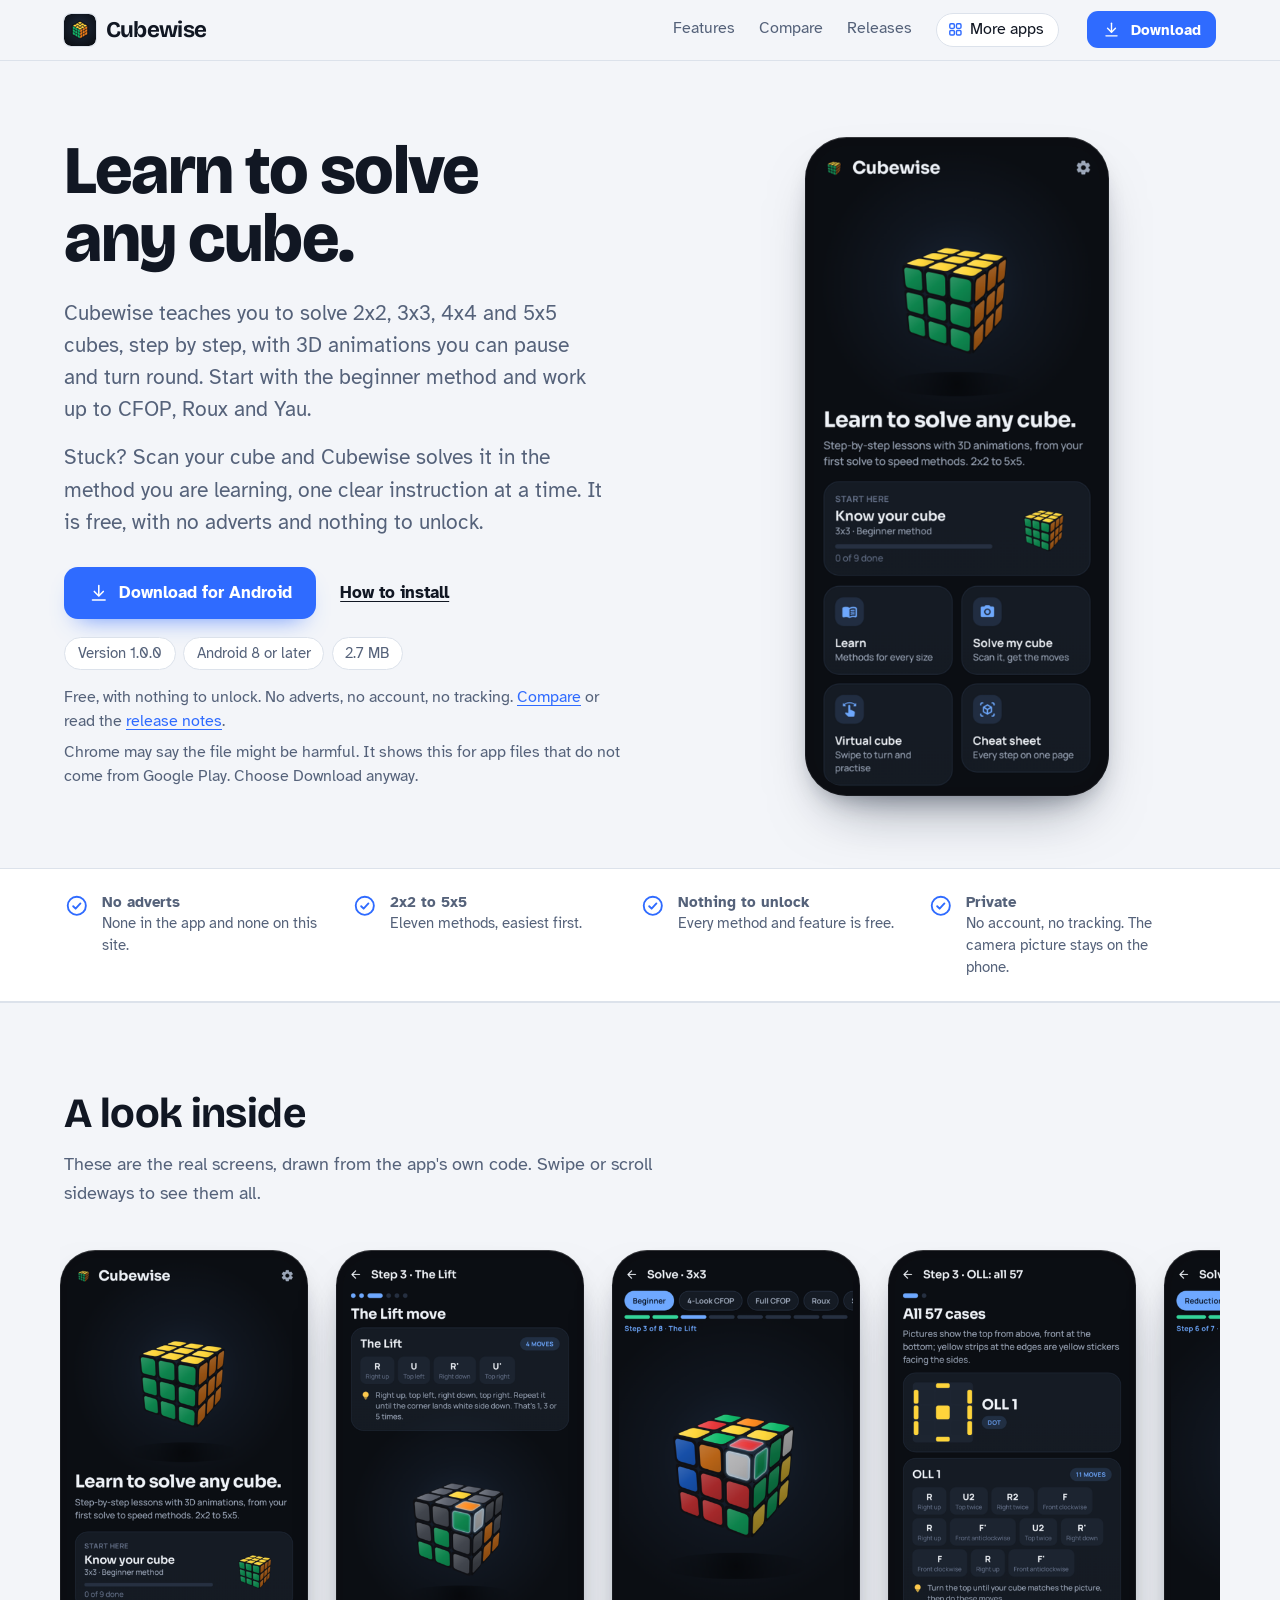
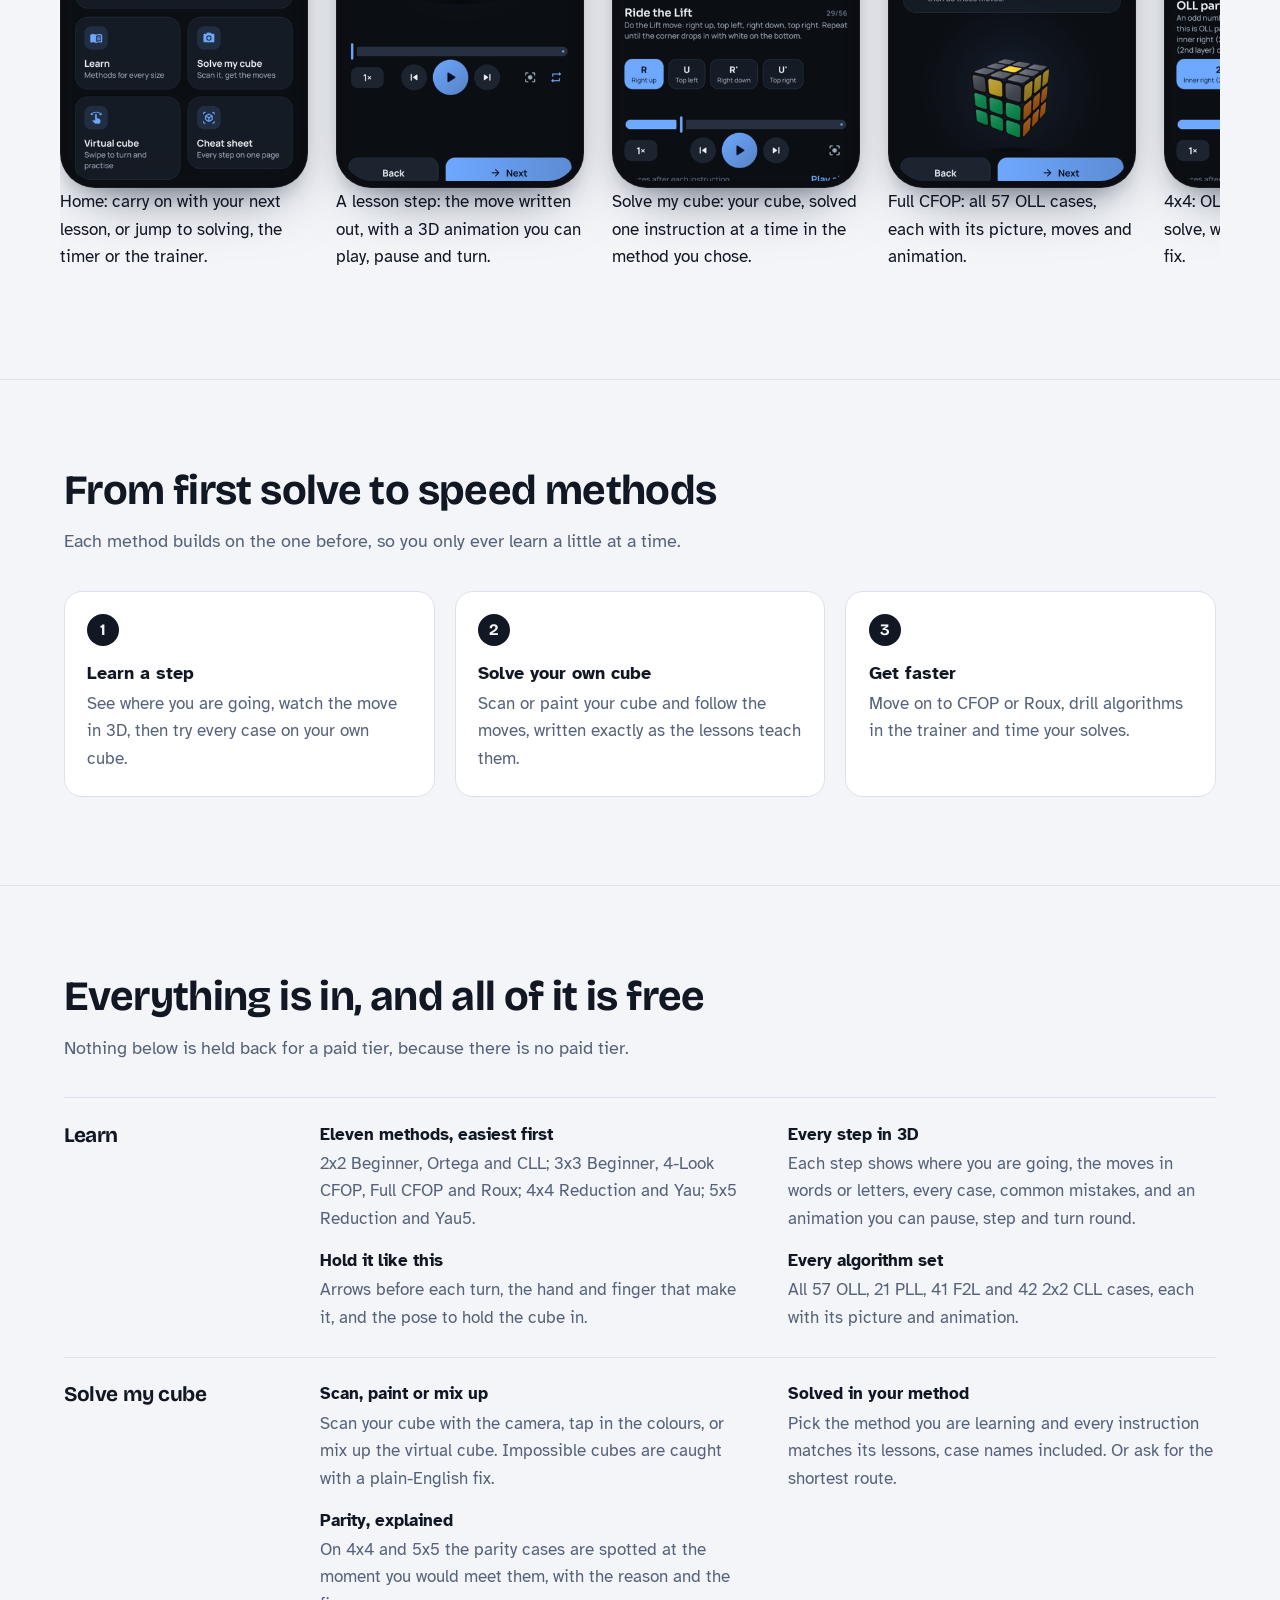
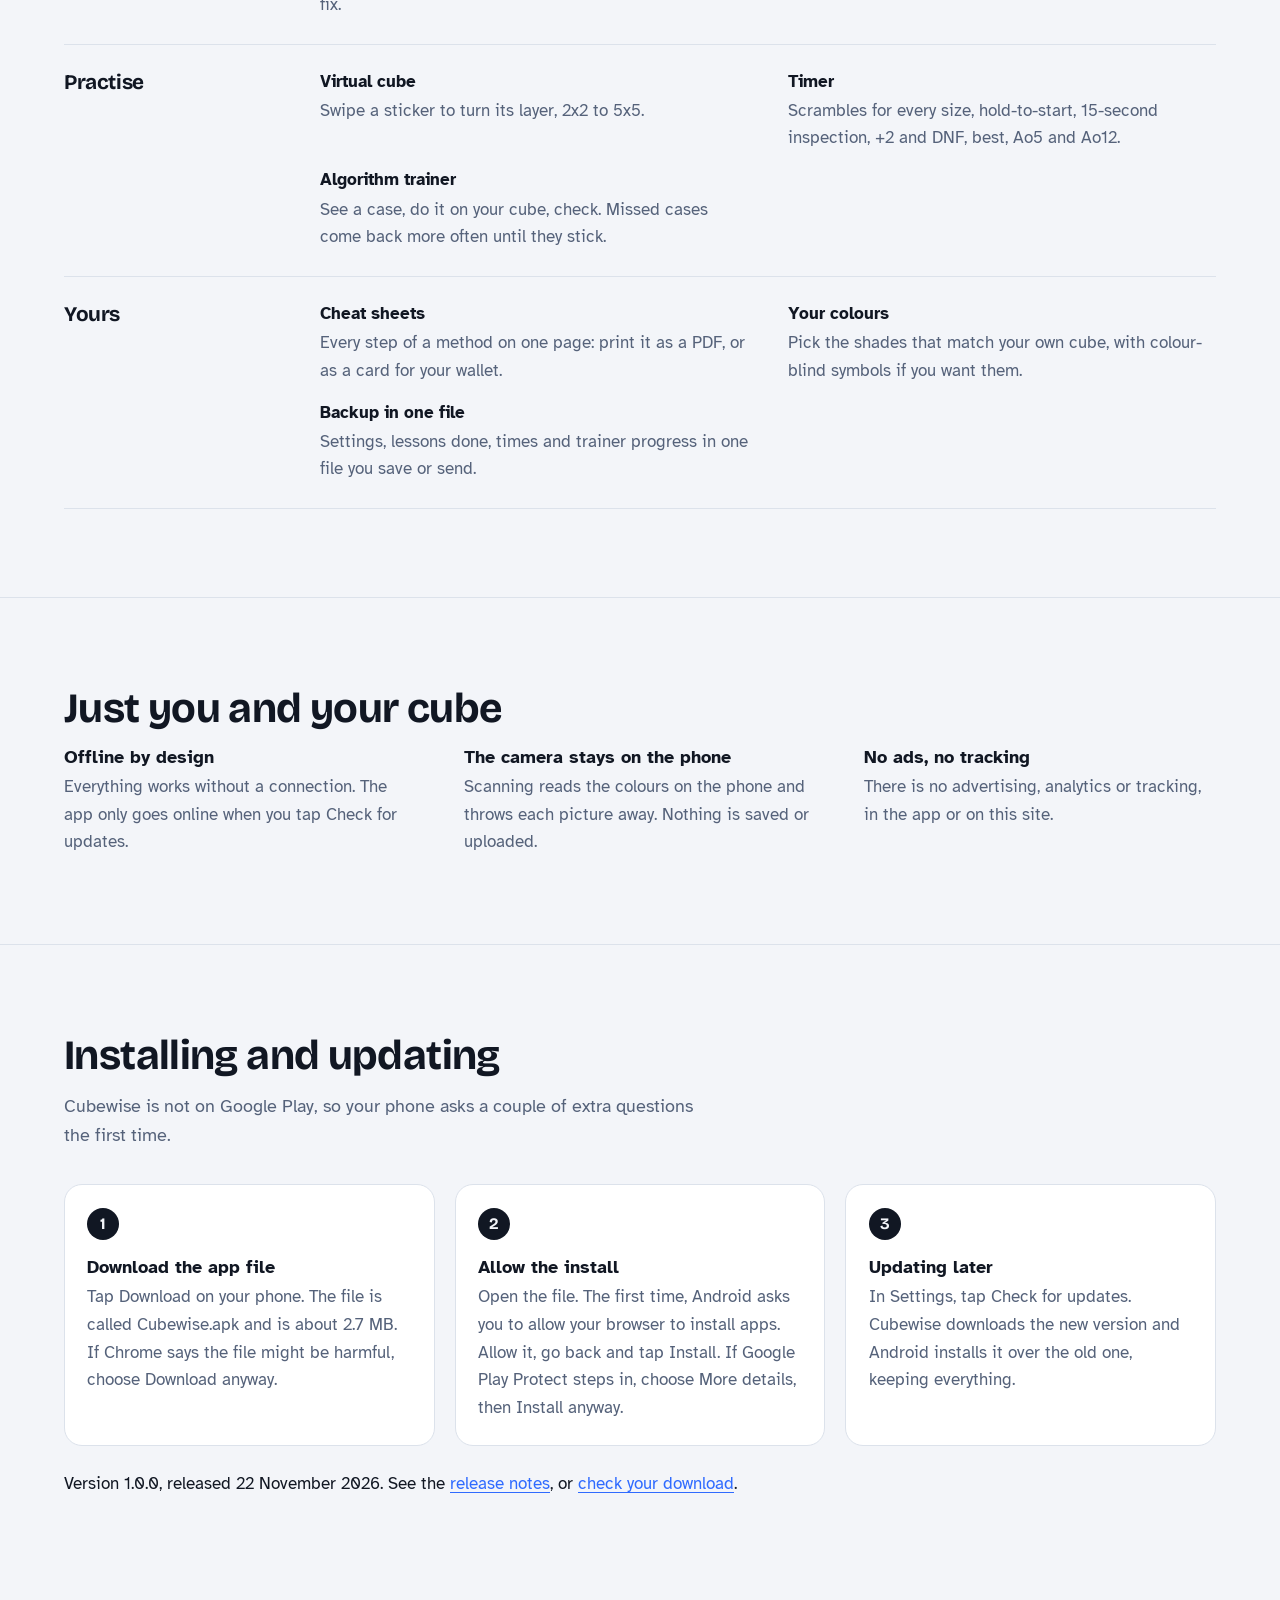
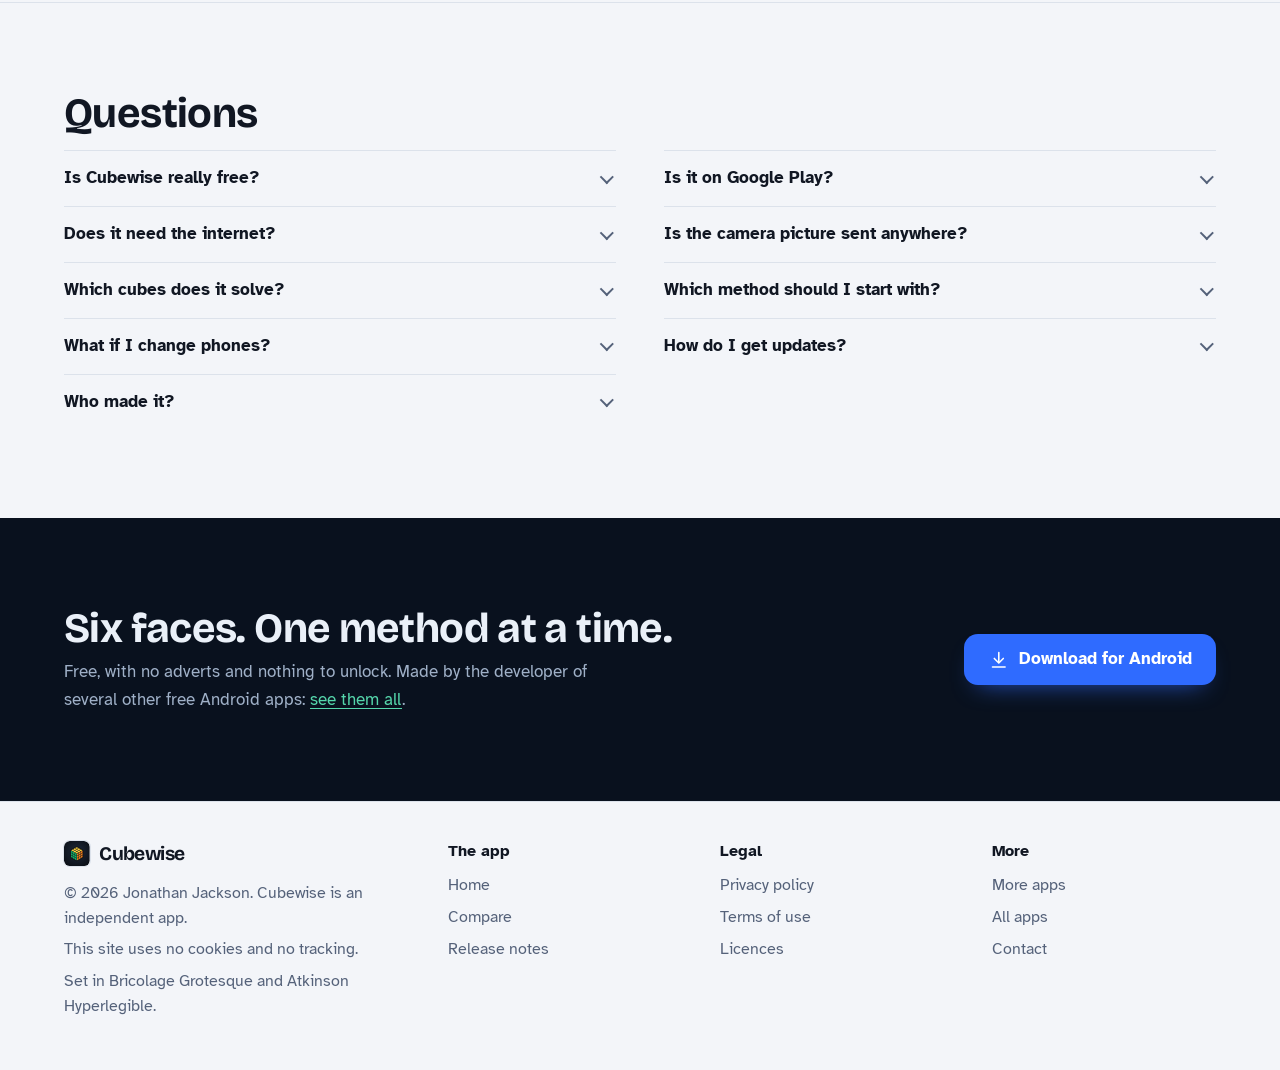
==== index.html @ 93dbf581 "Cubewise website" ====
<!DOCTYPE html>
<html lang="en-GB">
<head>
<meta charset="utf-8">
<meta name="viewport" content="width=device-width, initial-scale=1">
<title>Cubewise: learn to solve 2x2 to 5x5 cubes, free for Android</title>
<meta name="description" content="Cubewise is a free Android app that teaches you to solve 2x2, 3x3, 4x4 and 5x5 cubes with 3D animated lessons, scans your real cube and solves it step by step in the method you are learning. No adverts, no account, no tracking.">
<meta name="author" content="Jonathan Jackson">
<link rel="canonical" href="https://customgpter.github.io/cubewise/">
<meta name="theme-color" content="#f3f6fc" media="(prefers-color-scheme: light)">
<meta name="theme-color" content="#0c1226" media="(prefers-color-scheme: dark)">
<meta property="og:type" content="website">
<meta property="og:site_name" content="Cubewise">
<meta property="og:title" content="Cubewise: learn to solve 2x2 to 5x5 cubes, free for Android">
<meta property="og:description" content="Cubewise is a free Android app that teaches you to solve 2x2, 3x3, 4x4 and 5x5 cubes with 3D animated lessons, scans your real cube and solves it step by step in the method you are learning. No adverts, no account, no tracking.">
<meta property="og:url" content="https://customgpter.github.io/cubewise/">
<meta property="og:image" content="https://customgpter.github.io/cubewise/assets/og.png">
<meta property="og:image:width" content="1200">
<meta property="og:image:height" content="630">
<meta property="og:image:alt" content="Cubewise: a 3D cube lesson, a step-by-step solve and the timer">
<meta property="og:locale" content="en_GB">
<meta name="twitter:card" content="summary_large_image">
<link rel="icon" href="./assets/favicon.svg" type="image/svg+xml">
<link rel="apple-touch-icon" href="./assets/apple-touch-icon.png">
<link rel="preload" href="./assets/fonts/bricolage-grotesque-latin.woff2" as="font" type="font/woff2" crossorigin>
<link rel="preload" href="./assets/fonts/atkinson-hyperlegible-latin-400-normal.woff2" as="font" type="font/woff2" crossorigin>
<link rel="stylesheet" href="./assets/site.css?v=1">
<link rel="stylesheet" href="./assets/house.css?v=1">
<link rel="stylesheet" href="./assets/apps-list.css?v=1">
<script src="./assets/apps-list.js?v=1" defer></script>
<script type="application/ld+json">{"@context": "https://schema.org", "@type": "SoftwareApplication", "name": "Cubewise", "url": "https://customgpter.github.io/cubewise/", "description": "Cubewise is a free Android app that teaches you to solve 2x2, 3x3, 4x4 and 5x5 cubes with 3D animated lessons, scans your real cube and solves it step by step in the method you are learning. No adverts, no account, no tracking.", "applicationCategory": "EducationalApplication", "operatingSystem": "Android 8 or later", "softwareVersion": "1.0.0", "downloadUrl": "https://github.com/CustomGPTer/cubewise/releases/latest/download/Cubewise.apk", "releaseNotes": "https://customgpter.github.io/cubewise/releases.html", "offers": {"@type": "Offer", "price": "0", "priceCurrency": "GBP"}, "inLanguage": "en-GB", "image": "https://customgpter.github.io/cubewise/assets/og.png", "featureList": ["Eleven methods, easiest first", "Every step in 3D", "Hold it like this", "Every algorithm set", "Scan, paint or mix up", "Solved in your method", "Parity, explained", "Virtual cube", "Timer", "Algorithm trainer", "Cheat sheets", "Your colours", "Backup in one file"], "author": {"@type": "Person", "name": "Jonathan Jackson"}}</script>
<script type="application/ld+json">{"@context": "https://schema.org", "@type": "FAQPage", "mainEntity": [{"@type": "Question", "name": "Is Cubewise really free?", "acceptedAnswer": {"@type": "Answer", "text": "Yes. There is no paid version, no subscription, no trial and no adverts, and nothing is locked. Every method, lesson and feature is in the free app."}}, {"@type": "Question", "name": "Is it on Google Play?", "acceptedAnswer": {"@type": "Answer", "text": "No. Cubewise is a personal project and is downloaded from this site as an Android app file. It needs Android 8 or later."}}, {"@type": "Question", "name": "Does it need the internet?", "acceptedAnswer": {"@type": "Answer", "text": "No. Lessons, solving, the timer and the trainer all work with no connection. The app goes online only when you tap Check for updates."}}, {"@type": "Question", "name": "Is the camera picture sent anywhere?", "acceptedAnswer": {"@type": "Answer", "text": "No. While you scan, each frame is read on the phone for the colours of the squares and then thrown away. Nothing is saved or uploaded."}}, {"@type": "Question", "name": "Which cubes does it solve?", "acceptedAnswer": {"@type": "Answer", "text": "Standard 2x2, 3x3, 4x4 and 5x5 cubes with the usual colours: white opposite yellow, green opposite blue, red opposite orange. You can pick shades that match your own cube."}}, {"@type": "Question", "name": "Which method should I start with?", "acceptedAnswer": {"@type": "Answer", "text": "The 3x3 Beginner method: eight short steps, each with its own story and only a handful of moves. Each method after it builds on the one before."}}, {"@type": "Question", "name": "What if I change phones?", "acceptedAnswer": {"@type": "Answer", "text": "In Settings, choose Make a backup and save the file somewhere you can reach from the new phone, such as Google Drive. Install Cubewise there and choose Restore."}}, {"@type": "Question", "name": "How do I get updates?", "acceptedAnswer": {"@type": "Answer", "text": "In Settings, tap Check for updates. If there is a new version, Cubewise downloads it and Android asks you to install it over the old one. Everything is kept."}}, {"@type": "Question", "name": "Who made it?", "acceptedAnswer": {"@type": "Answer", "text": "Cubewise is made by Jonathan Jackson, an independent developer in the United Kingdom."}}]}</script>
</head>
<body>
<a class="skip" href="#main">Skip to content</a>
<header class="masthead">
<div class="wrap">
<a class="brand" href="./" aria-label="Cubewise home"><svg viewBox="0 0 108 108" aria-hidden="true"><defs><radialGradient id="cwg" cx="54" cy="46" r="76" gradientUnits="userSpaceOnUse"><stop offset="0" stop-color="#1E2A3D"/><stop offset="1" stop-color="#0A0D12"/></radialGradient></defs><rect width="108" height="108" rx="24" fill="url(#cwg)"/><g transform="translate(54 54) scale(1.16) translate(-54 -54)"><path fill="#14171D" stroke="#14171D" stroke-width="2.5" stroke-linejoin="round" d="M54.00,26.80 L77.55,40.40 L77.55,67.60 L54.00,81.20 L30.45,67.60 L30.45,40.40 Z"/><path fill="#FFD43B" d="M33.79,41.50 L39.57,38.17 L45.34,41.50 L39.57,44.83 Z"/><path fill="#FFD43B" d="M41.01,45.67 L46.78,42.33 L52.56,45.67 L46.78,49.00 Z"/><path fill="#FFD43B" d="M48.23,49.83 L54.00,46.50 L59.77,49.83 L54.00,53.17 Z"/><path fill="#FFD43B" d="M41.01,37.33 L46.78,34.00 L52.56,37.33 L46.78,40.67 Z"/><path fill="#FFD43B" d="M48.23,41.50 L54.00,38.17 L59.77,41.50 L54.00,44.83 Z"/><path fill="#FFD43B" d="M55.44,45.67 L61.22,42.33 L66.99,45.67 L61.22,49.00 Z"/><path fill="#FFD43B" d="M48.23,33.17 L54.00,29.83 L59.77,33.17 L54.00,36.50 Z"/><path fill="#FFD43B" d="M55.44,37.33 L61.22,34.00 L66.99,37.33 L61.22,40.67 Z"/><path fill="#FFD43B" d="M62.66,41.50 L68.43,38.17 L74.21,41.50 L68.43,44.83 Z"/><path fill="#12B76A" d="M33.07,42.75 L38.84,46.08 L38.84,52.75 L33.07,49.42 Z"/><path fill="#12B76A" d="M33.07,51.08 L38.84,54.42 L38.84,61.08 L33.07,57.75 Z"/><path fill="#12B76A" d="M33.07,59.42 L38.84,62.75 L38.84,69.42 L33.07,66.08 Z"/><path fill="#12B76A" d="M40.29,46.92 L46.06,50.25 L46.06,56.92 L40.29,53.58 Z"/><path fill="#12B76A" d="M40.29,55.25 L46.06,58.58 L46.06,65.25 L40.29,61.92 Z"/><path fill="#12B76A" d="M40.29,63.58 L46.06,66.92 L46.06,73.58 L40.29,70.25 Z"/><path fill="#12B76A" d="M47.50,51.08 L53.28,54.42 L53.28,61.08 L47.50,57.75 Z"/><path fill="#12B76A" d="M47.50,59.42 L53.28,62.75 L53.28,69.42 L47.50,66.08 Z"/><path fill="#12B76A" d="M47.50,67.75 L53.28,71.08 L53.28,77.75 L47.50,74.42 Z"/><path fill="#F07D17" d="M54.72,54.42 L60.50,51.08 L60.50,57.75 L54.72,61.08 Z"/><path fill="#F07D17" d="M54.72,62.75 L60.50,59.42 L60.50,66.08 L54.72,69.42 Z"/><path fill="#F07D17" d="M54.72,71.08 L60.50,67.75 L60.50,74.42 L54.72,77.75 Z"/><path fill="#F07D17" d="M61.94,50.25 L67.71,46.92 L67.71,53.58 L61.94,56.92 Z"/><path fill="#F07D17" d="M61.94,58.58 L67.71,55.25 L67.71,61.92 L61.94,65.25 Z"/><path fill="#F07D17" d="M61.94,66.92 L67.71,63.58 L67.71,70.25 L61.94,73.58 Z"/><path fill="#F07D17" d="M69.16,46.08 L74.93,42.75 L74.93,49.42 L69.16,52.75 Z"/><path fill="#F07D17" d="M69.16,54.42 L74.93,51.08 L74.93,57.75 L69.16,61.08 Z"/><path fill="#F07D17" d="M69.16,62.75 L74.93,59.42 L74.93,66.08 L69.16,69.42 Z"/></g></svg><span>Cubewise</span></a>
<nav aria-label="Main"><ul><li><a href="./#features">Features</a></li><li><a href="./compare.html">Compare</a></li><li><a href="./releases.html">Releases</a></li><li><a class="more-apps" href="./more-apps.html"><svg class="ico" viewBox="0 0 24 24" aria-hidden="true"><rect x="4" y="4" width="6.5" height="6.5" rx="1.6"/><rect x="13.5" y="4" width="6.5" height="6.5" rx="1.6"/><rect x="4" y="13.5" width="6.5" height="6.5" rx="1.6"/><rect x="13.5" y="13.5" width="6.5" height="6.5" rx="1.6"/></svg>More apps</a></li></ul></nav>
<a class="button small" href="https://github.com/CustomGPTer/cubewise/releases/latest/download/Cubewise.apk"><svg class="ico" viewBox="0 0 24 24" aria-hidden="true"><path d="M12 4v11"/><path d="M7 10.5l5 5 5-5"/><path d="M5 20h14"/></svg>Download</a>
</div>
</header>
<main id="main">
<div class="hero">
<div class="wrap hero-grid">
<div class="hero-copy">
<h1>Learn to solve any cube.</h1>
<p class="lede">Cubewise teaches you to solve 2x2, 3x3, 4x4 and 5x5 cubes, step by step, with 3D animations you can pause and turn round. Start with the beginner method and work up to CFOP, Roux and Yau.</p><p class="lede">Stuck? Scan your cube and Cubewise solves it in the method you are learning, one clear instruction at a time. It is free, with no adverts and nothing to unlock.</p>
<p class="get" id="download"><a class="button" href="https://github.com/CustomGPTer/cubewise/releases/latest/download/Cubewise.apk"><svg class="ico" viewBox="0 0 24 24" aria-hidden="true"><path d="M12 4v11"/><path d="M7 10.5l5 5 5-5"/><path d="M5 20h14"/></svg>Download for Android</a><a class="aside" href="#install">How to install</a></p>
<ul class="pills"><li>Version 1.0.0</li><li>Android 8 or later</li><li>2.7 MB</li></ul>
<p class="facts">Free, with nothing to unlock. No adverts, no account, no tracking. <a href="compare.html">Compare</a> or read the <a href="releases.html">release notes</a>.</p>
<p class="facts">Chrome may say the file might be harmful. It shows this for app files that do not come from Google Play. Choose Download anyway.</p>
</div>
<div class="hero-phone"><div class="phone"><img src="./assets/screens/home.png" alt="Home: carry on with your next lesson, or jump to solving, the timer or the trainer." width="393" height="852" fetchpriority="high"></div></div>
</div>
</div>

<section class="promises" aria-label="In short">
<div class="wrap"><ul><li><svg class="ico" viewBox="0 0 24 24" aria-hidden="true"><circle cx="12" cy="12" r="8.5"/><path d="M8.6 12.4l2.3 2.3 4.5-4.9"/></svg><span><b>No adverts</b><span>None in the app and none on this site.</span></span></li><li><svg class="ico" viewBox="0 0 24 24" aria-hidden="true"><circle cx="12" cy="12" r="8.5"/><path d="M8.6 12.4l2.3 2.3 4.5-4.9"/></svg><span><b>2x2 to 5x5</b><span>Eleven methods, easiest first.</span></span></li><li><svg class="ico" viewBox="0 0 24 24" aria-hidden="true"><circle cx="12" cy="12" r="8.5"/><path d="M8.6 12.4l2.3 2.3 4.5-4.9"/></svg><span><b>Nothing to unlock</b><span>Every method and feature is free.</span></span></li><li><svg class="ico" viewBox="0 0 24 24" aria-hidden="true"><circle cx="12" cy="12" r="8.5"/><path d="M8.6 12.4l2.3 2.3 4.5-4.9"/></svg><span><b>Private</b><span>No account, no tracking. The camera picture stays on the phone.</span></span></li></ul></div>
</section>

<section id="screens" aria-labelledby="screens-h">
<div class="wrap">
<h2 id="screens-h">A look inside</h2>
<p class="intro">These are the real screens, drawn from the app's own code. Swipe or scroll sideways to see them all.</p>
<div class="gallery" tabindex="0" role="region" aria-label="Screens from Cubewise"><figure class="shot"><div class="phone"><img src="./assets/screens/home.png" alt="Home: carry on with your next lesson, or jump to solving, the timer or the trainer." width="393" height="852" loading="eager" decoding="async"></div><figcaption>Home: carry on with your next lesson, or jump to solving, the timer or the trainer.</figcaption></figure><figure class="shot"><div class="phone"><img src="./assets/screens/lesson.png" alt="A lesson step: the move written out, with a 3D animation you can play, pause and turn." width="393" height="852" loading="eager" decoding="async"></div><figcaption>A lesson step: the move written out, with a 3D animation you can play, pause and turn.</figcaption></figure><figure class="shot"><div class="phone"><img src="./assets/screens/solve.png" alt="Solve my cube: your cube, solved one instruction at a time in the method you chose." width="393" height="852" loading="eager" decoding="async"></div><figcaption>Solve my cube: your cube, solved one instruction at a time in the method you chose.</figcaption></figure><figure class="shot"><div class="phone"><img src="./assets/screens/oll.png" alt="Full CFOP: all 57 OLL cases, each with its picture, moves and animation." width="393" height="852" loading="lazy" decoding="async"></div><figcaption>Full CFOP: all 57 OLL cases, each with its picture, moves and animation.</figcaption></figure><figure class="shot"><div class="phone"><img src="./assets/screens/parity.png" alt="4x4: OLL parity spotted mid-solve, with the reason and the fix." width="393" height="852" loading="lazy" decoding="async"></div><figcaption>4x4: OLL parity spotted mid-solve, with the reason and the fix.</figcaption></figure><figure class="shot"><div class="phone"><img src="./assets/screens/five.png" alt="5x5: each centre built without breaking the ones before." width="393" height="852" loading="lazy" decoding="async"></div><figcaption>5x5: each centre built without breaking the ones before.</figcaption></figure><figure class="shot"><div class="phone"><img src="./assets/screens/paint.png" alt="Paint your cube: tap the squares, or scan it with the camera." width="393" height="852" loading="lazy" decoding="async"></div><figcaption>Paint your cube: tap the squares, or scan it with the camera.</figcaption></figure><figure class="shot"><div class="phone"><img src="./assets/screens/timer.png" alt="The timer, with scrambles for every size, inspection and averages." width="393" height="852" loading="lazy" decoding="async"></div><figcaption>The timer, with scrambles for every size, inspection and averages.</figcaption></figure><figure class="shot"><div class="phone"><img src="./assets/screens/trainer.png" alt="The algorithm trainer: cases you miss come back until they stick." width="393" height="852" loading="lazy" decoding="async"></div><figcaption>The algorithm trainer: cases you miss come back until they stick.</figcaption></figure><figure class="shot"><div class="phone"><img src="./assets/screens/cheat.png" alt="Cheat sheets, ready to print or as a wallet card." width="393" height="852" loading="lazy" decoding="async"></div><figcaption>Cheat sheets, ready to print or as a wallet card.</figcaption></figure><figure class="shot"><div class="phone"><img src="./assets/screens/learn.png" alt="Methods for every size, easiest first." width="393" height="852" loading="lazy" decoding="async"></div><figcaption>Methods for every size, easiest first.</figcaption></figure><figure class="shot"><div class="phone"><img src="./assets/screens/light.png" alt="The light theme, solving with CFOP." width="393" height="852" loading="lazy" decoding="async"></div><figcaption>The light theme, solving with CFOP.</figcaption></figure></div>
</div>
</section>

<section id="how" aria-labelledby="how-h">
<div class="wrap">
<h2 id="how-h">From first solve to speed methods</h2>
<p class="intro">Each method builds on the one before, so you only ever learn a little at a time.</p>
<ol class="steps"><li><h3>Learn a step</h3><p>See where you are going, watch the move in 3D, then try every case on your own cube.</p></li><li><h3>Solve your own cube</h3><p>Scan or paint your cube and follow the moves, written exactly as the lessons teach them.</p></li><li><h3>Get faster</h3><p>Move on to CFOP or Roux, drill algorithms in the trainer and time your solves.</p></li></ol>
</div>
</section>

<section id="features" aria-labelledby="features-h">
<div class="wrap">
<h2 id="features-h">Everything is in, and all of it is free</h2>
<p class="intro">Nothing below is held back for a paid tier, because there is no paid tier.</p>
<div class="groups"><div class="group"><h3>Learn</h3><dl><div><dt>Eleven methods, easiest first</dt><dd>2x2 Beginner, Ortega and CLL; 3x3 Beginner, 4-Look CFOP, Full CFOP and Roux; 4x4 Reduction and Yau; 5x5 Reduction and Yau5.</dd></div><div><dt>Every step in 3D</dt><dd>Each step shows where you are going, the moves in words or letters, every case, common mistakes, and an animation you can pause, step and turn round.</dd></div><div><dt>Hold it like this</dt><dd>Arrows before each turn, the hand and finger that make it, and the pose to hold the cube in.</dd></div><div><dt>Every algorithm set</dt><dd>All 57 OLL, 21 PLL, 41 F2L and 42 2x2 CLL cases, each with its picture and animation.</dd></div></dl></div><div class="group"><h3>Solve my cube</h3><dl><div><dt>Scan, paint or mix up</dt><dd>Scan your cube with the camera, tap in the colours, or mix up the virtual cube. Impossible cubes are caught with a plain-English fix.</dd></div><div><dt>Solved in your method</dt><dd>Pick the method you are learning and every instruction matches its lessons, case names included. Or ask for the shortest route.</dd></div><div><dt>Parity, explained</dt><dd>On 4x4 and 5x5 the parity cases are spotted at the moment you would meet them, with the reason and the fix.</dd></div></dl></div><div class="group"><h3>Practise</h3><dl><div><dt>Virtual cube</dt><dd>Swipe a sticker to turn its layer, 2x2 to 5x5.</dd></div><div><dt>Timer</dt><dd>Scrambles for every size, hold-to-start, 15-second inspection, +2 and DNF, best, Ao5 and Ao12.</dd></div><div><dt>Algorithm trainer</dt><dd>See a case, do it on your cube, check. Missed cases come back more often until they stick.</dd></div></dl></div><div class="group"><h3>Yours</h3><dl><div><dt>Cheat sheets</dt><dd>Every step of a method on one page: print it as a PDF, or as a card for your wallet.</dd></div><div><dt>Your colours</dt><dd>Pick the shades that match your own cube, with colour-blind symbols if you want them.</dd></div><div><dt>Backup in one file</dt><dd>Settings, lessons done, times and trainer progress in one file you save or send.</dd></div></dl></div></div>
</div>
</section>

<section id="privacy" aria-labelledby="privacy-h">
<div class="wrap">
<h2 id="privacy-h">Just you and your cube</h2>
<ul class="plain"><li><h3>Offline by design</h3><p>Everything works without a connection. The app only goes online when you tap Check for updates.</p></li><li><h3>The camera stays on the phone</h3><p>Scanning reads the colours on the phone and throws each picture away. Nothing is saved or uploaded.</p></li><li><h3>No ads, no tracking</h3><p>There is no advertising, analytics or tracking, in the app or on this site.</p></li></ul>
</div>
</section>

<section id="install" aria-labelledby="install-h">
<div class="wrap">
<h2 id="install-h">Installing and updating</h2>
<p class="intro">Cubewise is not on Google Play, so your phone asks a couple of extra questions the first time.</p>
<ol class="steps"><li><h3>Download the app file</h3><p>Tap Download on your phone. The file is called Cubewise.apk and is about 2.7 MB. If Chrome says the file might be harmful, choose Download anyway.</p></li><li><h3>Allow the install</h3><p>Open the file. The first time, Android asks you to allow your browser to install apps. Allow it, go back and tap Install. If Google Play Protect steps in, choose More details, then Install anyway.</p></li><li><h3>Updating later</h3><p>In Settings, tap Check for updates. Cubewise downloads the new version and Android installs it over the old one, keeping everything.</p></li></ol>
<p class="after-table">Version 1.0.0, released 22 November 2026. See the <a href="releases.html">release notes</a>, or <a href="releases.html#checking">check your download</a>.</p>
</div>
</section>

<section id="questions" aria-labelledby="questions-h">
<div class="wrap">
<h2 id="questions-h">Questions</h2>
<div class="faq"><details><summary>Is Cubewise really free?</summary><p>Yes. There is no paid version, no subscription, no trial and no adverts, and nothing is locked. Every method, lesson and feature is in the free app.</p></details><details><summary>Is it on Google Play?</summary><p>No. Cubewise is a personal project and is downloaded from this site as an Android app file. It needs Android 8 or later.</p></details><details><summary>Does it need the internet?</summary><p>No. Lessons, solving, the timer and the trainer all work with no connection. The app goes online only when you tap Check for updates.</p></details><details><summary>Is the camera picture sent anywhere?</summary><p>No. While you scan, each frame is read on the phone for the colours of the squares and then thrown away. Nothing is saved or uploaded.</p></details><details><summary>Which cubes does it solve?</summary><p>Standard 2x2, 3x3, 4x4 and 5x5 cubes with the usual colours: white opposite yellow, green opposite blue, red opposite orange. You can pick shades that match your own cube.</p></details><details><summary>Which method should I start with?</summary><p>The 3x3 Beginner method: eight short steps, each with its own story and only a handful of moves. Each method after it builds on the one before.</p></details><details><summary>What if I change phones?</summary><p>In Settings, choose Make a backup and save the file somewhere you can reach from the new phone, such as Google Drive. Install Cubewise there and choose Restore.</p></details><details><summary>How do I get updates?</summary><p>In Settings, tap Check for updates. If there is a new version, Cubewise downloads it and Android asks you to install it over the old one. Everything is kept.</p></details><details><summary>Who made it?</summary><p>Cubewise is made by Jonathan Jackson, an independent developer in the United Kingdom.</p></details></div>
</div>
</section>

<section class="closing" aria-labelledby="closing-h">
<div class="wrap">
<div><h2 id="closing-h">Six faces. One method at a time.</h2><p>Free, with no adverts and nothing to unlock. Made by the developer of several other free Android apps: <a href="more-apps.html">see them all</a>.</p></div>
<a class="button" href="https://github.com/CustomGPTer/cubewise/releases/latest/download/Cubewise.apk"><svg class="ico" viewBox="0 0 24 24" aria-hidden="true"><path d="M12 4v11"/><path d="M7 10.5l5 5 5-5"/><path d="M5 20h14"/></svg>Download for Android</a>
</div>
</section>
</main>
<footer class="colophon">
<div class="wrap">
<div>
<a class="brand" href="./" aria-label="Cubewise home"><svg viewBox="0 0 108 108" aria-hidden="true"><defs><radialGradient id="cwg" cx="54" cy="46" r="76" gradientUnits="userSpaceOnUse"><stop offset="0" stop-color="#1E2A3D"/><stop offset="1" stop-color="#0A0D12"/></radialGradient></defs><rect width="108" height="108" rx="24" fill="url(#cwg)"/><g transform="translate(54 54) scale(1.16) translate(-54 -54)"><path fill="#14171D" stroke="#14171D" stroke-width="2.5" stroke-linejoin="round" d="M54.00,26.80 L77.55,40.40 L77.55,67.60 L54.00,81.20 L30.45,67.60 L30.45,40.40 Z"/><path fill="#FFD43B" d="M33.79,41.50 L39.57,38.17 L45.34,41.50 L39.57,44.83 Z"/><path fill="#FFD43B" d="M41.01,45.67 L46.78,42.33 L52.56,45.67 L46.78,49.00 Z"/><path fill="#FFD43B" d="M48.23,49.83 L54.00,46.50 L59.77,49.83 L54.00,53.17 Z"/><path fill="#FFD43B" d="M41.01,37.33 L46.78,34.00 L52.56,37.33 L46.78,40.67 Z"/><path fill="#FFD43B" d="M48.23,41.50 L54.00,38.17 L59.77,41.50 L54.00,44.83 Z"/><path fill="#FFD43B" d="M55.44,45.67 L61.22,42.33 L66.99,45.67 L61.22,49.00 Z"/><path fill="#FFD43B" d="M48.23,33.17 L54.00,29.83 L59.77,33.17 L54.00,36.50 Z"/><path fill="#FFD43B" d="M55.44,37.33 L61.22,34.00 L66.99,37.33 L61.22,40.67 Z"/><path fill="#FFD43B" d="M62.66,41.50 L68.43,38.17 L74.21,41.50 L68.43,44.83 Z"/><path fill="#12B76A" d="M33.07,42.75 L38.84,46.08 L38.84,52.75 L33.07,49.42 Z"/><path fill="#12B76A" d="M33.07,51.08 L38.84,54.42 L38.84,61.08 L33.07,57.75 Z"/><path fill="#12B76A" d="M33.07,59.42 L38.84,62.75 L38.84,69.42 L33.07,66.08 Z"/><path fill="#12B76A" d="M40.29,46.92 L46.06,50.25 L46.06,56.92 L40.29,53.58 Z"/><path fill="#12B76A" d="M40.29,55.25 L46.06,58.58 L46.06,65.25 L40.29,61.92 Z"/><path fill="#12B76A" d="M40.29,63.58 L46.06,66.92 L46.06,73.58 L40.29,70.25 Z"/><path fill="#12B76A" d="M47.50,51.08 L53.28,54.42 L53.28,61.08 L47.50,57.75 Z"/><path fill="#12B76A" d="M47.50,59.42 L53.28,62.75 L53.28,69.42 L47.50,66.08 Z"/><path fill="#12B76A" d="M47.50,67.75 L53.28,71.08 L53.28,77.75 L47.50,74.42 Z"/><path fill="#F07D17" d="M54.72,54.42 L60.50,51.08 L60.50,57.75 L54.72,61.08 Z"/><path fill="#F07D17" d="M54.72,62.75 L60.50,59.42 L60.50,66.08 L54.72,69.42 Z"/><path fill="#F07D17" d="M54.72,71.08 L60.50,67.75 L60.50,74.42 L54.72,77.75 Z"/><path fill="#F07D17" d="M61.94,50.25 L67.71,46.92 L67.71,53.58 L61.94,56.92 Z"/><path fill="#F07D17" d="M61.94,58.58 L67.71,55.25 L67.71,61.92 L61.94,65.25 Z"/><path fill="#F07D17" d="M61.94,66.92 L67.71,63.58 L67.71,70.25 L61.94,73.58 Z"/><path fill="#F07D17" d="M69.16,46.08 L74.93,42.75 L74.93,49.42 L69.16,52.75 Z"/><path fill="#F07D17" d="M69.16,54.42 L74.93,51.08 L74.93,57.75 L69.16,61.08 Z"/><path fill="#F07D17" d="M69.16,62.75 L74.93,59.42 L74.93,66.08 L69.16,69.42 Z"/></g></svg><span>Cubewise</span></a>
<p>&copy; 2026 Jonathan Jackson. Cubewise is an independent app.</p>
<p>This site uses no cookies and no tracking.</p>
<p>Set in Bricolage Grotesque and Atkinson Hyperlegible.</p>
</div>
<nav aria-label="The app"><h2>The app</h2><ul>
<li><a href="./">Home</a></li>
<li><a href="./compare.html">Compare</a></li>
<li><a href="./releases.html">Release notes</a></li>
</ul></nav>
<nav aria-label="Legal"><h2>Legal</h2><ul>
<li><a href="./privacy.html">Privacy policy</a></li>
<li><a href="./terms.html">Terms of use</a></li>
<li><a href="./licences.html">Licences</a></li>
</ul></nav>
<nav aria-label="More"><h2>More</h2><ul>
<li><a href="./more-apps.html">More apps</a></li>
<li><a href="https://customgpter.github.io/">All apps</a></li>
<li><a href="https://github.com/CustomGPTer/cubewise/issues">Contact</a></li>
</ul></nav>
</div>
</footer>
</body>
</html>
---- assets/site.css ----
@font-face{font-family:"Bricolage Grotesque";src:url("fonts/bricolage-grotesque-latin.woff2") format("woff2");font-weight:200 800;font-style:normal;font-display:swap}
@font-face{font-family:"Atkinson Hyperlegible";src:url("fonts/atkinson-hyperlegible-latin-400-normal.woff2") format("woff2");font-weight:400;font-style:normal;font-display:swap}
@font-face{font-family:"Atkinson Hyperlegible";src:url("fonts/atkinson-hyperlegible-latin-700-normal.woff2") format("woff2");font-weight:700;font-style:normal;font-display:swap}

/* Daylight page, night-time camera. The lamp colour is kept for the one thing to press and for what the camera has seen. */
:root{
  --page:#f2f5f9; --panel:#ffffff; --raised:#e8edf3; --ink:#0d1a2b; --soft:#465468; --rule:#d2dae4;
  --accent:#0a6a55; --accent-ink:#ffffff; --warn:#8a5200; --rec:#d3302f;
  --lamp:#ffb347; --lamp-ink:#231400; --lamp-text:#8a5200;
  --night:#09111e; --night-2:#111d30; --night-3:#1a2a43; --night-ink:#eaf0f8; --night-soft:#9fb0c7; --night-rule:#24364f; --iris:#55d6ab;
  --display:"Bricolage Grotesque","Atkinson Hyperlegible",system-ui,sans-serif;
  --sans:"Atkinson Hyperlegible",system-ui,-apple-system,"Segoe UI",Roboto,sans-serif;
  --mono:ui-monospace,SFMono-Regular,Menlo,Consolas,"Liberation Mono",monospace;
  color-scheme:light dark;
}
@media (prefers-color-scheme:dark){
  :root{--page:#0a111b; --panel:#111a27; --raised:#182434; --ink:#e9eef5; --soft:#a0aec0; --rule:#243247;
    --accent:#55d6ab; --accent-ink:#00281d; --warn:#ffb347; --rec:#ff6163; --lamp-text:#ffb347}
}

*,*::before,*::after{box-sizing:border-box}
html{-webkit-text-size-adjust:100%;scroll-behavior:smooth;scroll-padding-top:5.5rem}
@media (prefers-reduced-motion:reduce){html{scroll-behavior:auto}}
body{margin:0;background:var(--page);color:var(--ink);font:400 1.0625rem/1.62 var(--sans);text-rendering:optimizeLegibility;-webkit-font-smoothing:antialiased}
img,svg{max-width:100%;display:block}
a{color:var(--accent);text-decoration-thickness:.07em;text-underline-offset:.2em}
a:hover{text-decoration-thickness:.13em}
:focus-visible{outline:3px solid var(--lamp);outline-offset:3px;border-radius:6px}
code{font:.9em/1 var(--mono);overflow-wrap:anywhere}
h1,h2,h3{font-family:var(--display);font-weight:700;letter-spacing:-.015em;line-height:1.08;margin:0;text-wrap:balance}
p{margin:0 0 1rem}
.skip{position:absolute;left:-999px;top:0;background:var(--ink);color:var(--page);padding:.6rem 1rem;z-index:30;border-radius:0 0 8px 0}
.skip:focus{left:0}
.sr{position:absolute;width:1px;height:1px;overflow:hidden;clip-path:inset(50%);white-space:nowrap}
.wrap{width:min(72rem,100% - 2.5rem);margin-inline:auto}
.measure{max-width:44rem}
.ico{width:1.25em;height:1.25em;flex:none;fill:none;stroke:currentColor;stroke-width:1.75;stroke-linecap:round;stroke-linejoin:round}

/* ---------- masthead */
.masthead{position:sticky;top:0;z-index:20;background:color-mix(in srgb,var(--page) 88%,transparent);-webkit-backdrop-filter:blur(14px) saturate(1.3);backdrop-filter:blur(14px) saturate(1.3);border-bottom:1px solid var(--rule)}
.masthead .wrap{display:flex;flex-wrap:wrap;align-items:center;gap:.35rem 1.75rem;padding-block:.7rem}
.brand{display:inline-flex;align-items:center;gap:.6rem;font:700 1.4rem/1 var(--display);letter-spacing:-.03em;color:var(--ink);text-decoration:none;margin-right:auto}
.brand svg{width:2rem;height:2rem;flex:none;border-radius:.5rem;box-shadow:0 0 0 1px var(--rule)}
.masthead nav ul{display:flex;flex-wrap:wrap;align-items:center;gap:.15rem 1.5rem;list-style:none;margin:0;padding:0;font-size:1rem;line-height:1.3}
.masthead nav a{display:inline-flex;align-items:center;gap:.4rem;color:var(--soft);text-decoration:none;padding-block:.45rem;border-bottom:2px solid transparent}
.masthead nav a:hover{color:var(--ink)}
.masthead nav a[aria-current="page"]{color:var(--ink);border-bottom-color:var(--lamp)}
.masthead nav a.more-apps{color:var(--ink);border:1px solid var(--rule);border-radius:999px;padding:.34rem .85rem .34rem .65rem;background:var(--panel)}
.masthead nav a.more-apps .ico{width:1.05em;height:1.05em;color:var(--accent);stroke-width:2}
.masthead nav a.more-apps:hover,.masthead nav a.more-apps[aria-current="page"]{border-color:var(--accent)}
.button{display:inline-flex;align-items:center;gap:.6rem;background:var(--lamp);color:var(--lamp-ink);font:700 1.08rem/1.2 var(--sans);text-decoration:none;padding:.95rem 1.5rem;border-radius:14px;box-shadow:0 1px 0 rgba(255,255,255,.45) inset,0 12px 24px -14px rgba(138,82,0,.9)}
.button:hover{background:#ffc56e}
.button:active{transform:translateY(1px)}
.button.small{font-size:.95rem;padding:.55rem .95rem;border-radius:11px;box-shadow:none}
.button.quiet{background:none;box-shadow:none;border:1px solid var(--rule);color:var(--ink)}
.button.quiet:hover{border-color:var(--ink);background:none}
@media (max-width:52rem){
  .masthead nav{order:3;flex:1 0 100%}
  .masthead nav ul{gap:.1rem .85rem;font-size:.95rem}
  .masthead nav .wide{display:none}
}
@media (max-width:24rem){.masthead nav a.more-apps .ico{display:none}.masthead nav a.more-apps{padding-inline:.7rem}}

/* ---------- hero */
.hero{padding-block:clamp(2.2rem,6vw,4.75rem) clamp(2.5rem,6vw,4.5rem);overflow:hidden}
.hero-grid{display:grid;gap:clamp(2.25rem,5vw,4rem);align-items:center}
@media (min-width:62rem){.hero-grid{grid-template-columns:minmax(0,11fr) minmax(0,10fr)}}
.hero h1{font-size:clamp(2.6rem,6vw,4.25rem);font-weight:800;line-height:1;letter-spacing:-.022em;margin-bottom:1.5rem}
.lede{font-size:clamp(1.14rem,2vw,1.3rem);line-height:1.55;color:var(--soft);margin:0 0 1rem;max-width:34rem}
.get{display:flex;flex-wrap:wrap;align-items:center;gap:.9rem 1.5rem;margin:1.8rem 0 1.1rem}
.get .aside{font-weight:700;color:var(--ink)}
.facts{font-size:.98rem;line-height:1.5;color:var(--soft);margin:0 0 .5rem;max-width:36rem}
.pills{display:flex;flex-wrap:wrap;gap:.45rem;list-style:none;margin:0 0 1rem;padding:0;font-size:.95rem}
.pills li{border:1px solid var(--rule);border-radius:999px;padding:.22rem .8rem;background:var(--panel);color:var(--soft)}

/* the monitor: the camera's view, the day beneath it, and the alert it sends */
.monitor{position:relative;max-width:36rem;margin-inline:auto;width:100%;padding-bottom:3.1rem}
@media (min-width:62rem){.monitor{margin-inline:auto 0}}
.screen{position:relative;background:var(--night);border-radius:22px;padding:.6rem;box-shadow:0 0 0 1px var(--night-rule),0 30px 60px -30px rgba(9,17,30,.75)}
.cam{position:relative;border-radius:15px;overflow:hidden;aspect-ratio:16/10;background:#0b1626}
.cam svg{width:100%;height:100%}
.cam text{font:700 15px var(--sans);fill:#231400}
.hud{position:absolute;display:inline-flex;align-items:center;gap:.4rem;font:700 .76rem/1 var(--sans);color:var(--night-ink);background:rgba(6,12,22,.62);border-radius:999px;padding:.38rem .65rem;letter-spacing:.01em}
.hud i{width:.5rem;height:.5rem;border-radius:50%;background:var(--iris)}
.hud.watching{left:.7rem;top:.7rem}
.hud.rec{right:.7rem;top:.7rem}
.hud.rec i{background:#ff5a5c}
.hud.stamp{left:.7rem;bottom:.7rem;font:400 .74rem/1 var(--mono);border-radius:6px;color:#d5deea}
.hud.place{right:.7rem;bottom:.7rem;border-radius:6px;font-weight:400;color:#d5deea}
.day{padding:.85rem .55rem 2rem;color:var(--night-soft);font-size:.8rem;line-height:1.2}
.day-head{display:flex;justify-content:space-between;margin-bottom:.6rem}
.day-head b{color:var(--night-ink)}
.track{position:relative;height:1.5rem;border-radius:7px;background:repeating-linear-gradient(90deg,var(--night-3) 0 1px,transparent 1px calc(100% / 24)),var(--night-2);box-shadow:inset 0 0 0 1px var(--night-rule)}
.ev{position:absolute;top:3px;bottom:3px;width:max(5px,1.1%);border-radius:3px;background:var(--iris);left:var(--at)}
.ev.seen{background:var(--lamp)}
.now{position:absolute;top:-4px;bottom:-4px;left:var(--at);width:2px;background:var(--night-ink);border-radius:2px}
.hours{display:flex;justify-content:space-between;margin-top:.4rem;font-size:.72rem}
.alert{position:absolute;right:-.4rem;bottom:0;display:flex;align-items:center;gap:.75rem;width:min(19rem,88%);background:var(--panel);color:var(--ink);border:1px solid var(--rule);border-radius:16px;padding:.65rem .8rem;box-shadow:0 18px 36px -18px rgba(9,17,30,.55)}
.alert .thumb{flex:none;width:3.1rem;height:3.1rem;border-radius:10px;background:linear-gradient(160deg,#16263d,#0b1626);position:relative;overflow:hidden}
.alert .thumb::before{content:"";position:absolute;left:50%;bottom:0;width:38%;height:62%;translate:-50% 0;border-radius:40% 40% 0 0;background:#6f86a6}
.alert .thumb::after{content:"";position:absolute;left:50%;top:14%;width:26%;aspect-ratio:1;translate:-50% 0;border-radius:50%;background:#8ea4c2}
.alert b{display:block;font-size:.98rem;line-height:1.25}
.alert span{display:block;font-size:.86rem;color:var(--soft);line-height:1.3}
.alert .dot{flex:none;width:.6rem;height:.6rem;border-radius:50%;background:var(--lamp);margin-left:auto;box-shadow:0 0 0 4px color-mix(in srgb,var(--lamp) 25%,transparent)}
@media (max-width:26rem){.alert{right:0}}
@media (prefers-reduced-motion:no-preference){
  .cam .spill{animation:vg-in .9s ease-out .25s both}
  .cam .who{animation:vg-step .9s cubic-bezier(.2,.8,.25,1) .9s both}
  .cam .mark{animation:vg-lock .45s cubic-bezier(.3,1.4,.5,1) 1.7s both;transform-box:fill-box;transform-origin:center}
  .hud.rec{animation:vg-in .3s ease-out 2.05s both}
  .hud.rec i{animation:vg-blink 1.2s steps(2,jump-none) 2.3s 4}
  .ev.seen,.now{animation:vg-pop .4s cubic-bezier(.3,1.5,.5,1) 2.4s both}
  .alert{animation:vg-rise .6s cubic-bezier(.2,.8,.25,1) 2.9s both}
  @keyframes vg-in{from{opacity:0}to{opacity:1}}
  @keyframes vg-step{from{opacity:0;transform:translateX(18px)}to{opacity:1;transform:none}}
  @keyframes vg-lock{from{opacity:0;transform:scale(1.12)}to{opacity:1;transform:none}}
  @keyframes vg-blink{from{opacity:1}to{opacity:.25}}
  @keyframes vg-pop{from{opacity:0;transform:scaleY(.2)}to{opacity:1;transform:none}}
  @keyframes vg-rise{from{opacity:0;transform:translateY(14px)}to{opacity:1;transform:none}}
}

/* ---------- sections */
section{padding-block:clamp(3rem,7vw,5.5rem)}
section + section{border-top:1px solid var(--rule)}
h2{font-size:clamp(1.8rem,3.6vw,2.6rem);margin-bottom:.9rem}
h3{font:700 1.1rem/1.3 var(--sans);letter-spacing:0;margin:0 0 .3rem}
.intro{color:var(--soft);max-width:40rem;margin-bottom:2.2rem;font-size:1.1rem}

.promises{padding-block:0;border-block:1px solid var(--rule);background:var(--panel)}
.promises ul{list-style:none;margin:0;padding:0;display:grid;grid-template-columns:repeat(auto-fit,minmax(min(100%,14rem),1fr))}
.promises li{display:flex;gap:.8rem;align-items:flex-start;padding:1.4rem 1.5rem 1.4rem 0}
.promises .ico{width:1.6rem;height:1.6rem;color:var(--accent);margin-top:.1rem}
.promises b{display:block;line-height:1.3}
.promises span{color:var(--soft);font-size:.96rem;line-height:1.45;display:block}
.hero + .promises{border-top:1px solid var(--rule)}

.steps{list-style:none;counter-reset:s;margin:0;padding:0;display:grid;gap:1.25rem}
@media (min-width:52rem){.steps{grid-template-columns:repeat(3,minmax(0,1fr))}}
.steps li{counter-increment:s;background:var(--panel);border:1px solid var(--rule);border-radius:18px;padding:1.4rem 1.4rem 1.5rem}
.steps li::before{content:counter(s);display:grid;place-items:center;width:2rem;height:2rem;border-radius:50%;background:var(--ink);color:var(--page);font:700 1rem/1 var(--display);margin-bottom:1rem}
.steps p{margin:0;color:var(--soft)}

.notices{display:grid;gap:1.25rem}
@media (min-width:52rem){.notices{grid-template-columns:repeat(2,minmax(0,1fr))}}
.sense{background:var(--night);color:var(--night-ink);border-radius:20px;padding:1.5rem 1.5rem 1.6rem;box-shadow:0 0 0 1px var(--night-rule)}
.sense h3{font:700 1.35rem/1.2 var(--display);letter-spacing:-.02em;margin-bottom:.35rem}
.sense p{color:var(--night-soft);margin-bottom:1.1rem}
.chips{display:flex;flex-wrap:wrap;gap:.5rem;list-style:none;margin:0;padding:0}
.chips li{display:inline-flex;align-items:center;gap:.45rem;border:1px solid var(--night-rule);background:var(--night-2);border-radius:10px;padding:.42rem .75rem .42rem .6rem;font-size:.98rem;line-height:1.2}
.chips .ico{color:var(--lamp)}

.groups{display:grid;gap:0}
.group{display:grid;gap:.4rem 3rem;padding-block:1.6rem;border-top:1px solid var(--rule)}
.group:last-child{border-bottom:1px solid var(--rule)}
@media (min-width:56rem){.group{grid-template-columns:13rem minmax(0,1fr)}}
.group > h3{font:700 1.3rem/1.2 var(--display);letter-spacing:-.02em;color:var(--ink)}
.group dl{margin:0;display:grid;gap:1.1rem 2.5rem}
@media (min-width:40rem){.group dl{grid-template-columns:repeat(2,minmax(0,1fr))}}
.group dt{font-weight:700;line-height:1.35}
.group dd{margin:.2rem 0 0;color:var(--soft)}

.setups{display:grid;gap:1.25rem}
@media (min-width:52rem){.setups{grid-template-columns:repeat(2,minmax(0,1fr))}}
.setup{background:var(--panel);border:1px solid var(--rule);border-radius:20px;padding:1.5rem}
.setup h3{font:700 1.35rem/1.2 var(--display);letter-spacing:-.02em;margin-bottom:.9rem}
.setup .kit{display:flex;align-items:center;gap:.6rem;color:var(--soft);font-size:.95rem;margin-bottom:1rem}
.setup .kit .ico{width:1.9rem;height:1.9rem;color:var(--ink);stroke-width:1.5}
.setup .kit .to{width:1.2rem;height:1.2rem;color:var(--soft)}
.ticks{list-style:none;margin:0;padding:0;display:grid;gap:.5rem}
.ticks li{position:relative;padding-left:1.7rem;color:var(--soft)}
.ticks li::before{content:"";position:absolute;left:.15rem;top:.42em;width:.75rem;height:.42rem;border-left:2.5px solid var(--accent);border-bottom:2.5px solid var(--accent);rotate:-45deg}

.modes{list-style:none;margin:0;padding:0;display:grid;gap:1.25rem}
@media (min-width:52rem){.modes{grid-template-columns:repeat(3,minmax(0,1fr))}}
.modes li{border-top:3px solid var(--ink);padding-top:1rem}
.modes p{color:var(--soft);margin:0}

.scroll{overflow-x:auto}
table{width:100%;border-collapse:collapse}
th,td{text-align:left;vertical-align:top;padding:.85rem 1.2rem .85rem 0;border-top:1px solid var(--rule)}
thead th{border-top:0;color:var(--soft);font-weight:400;padding-top:0}
tbody th{font-weight:700;min-width:11rem}
tr:last-child>*{border-bottom:1px solid var(--rule)}
.after-table{margin-top:1.5rem}
/* On a phone a table becomes a stack: the row's name, then its cells side by side. */
@media (max-width:40rem){
  table:not(.cmp),table:not(.cmp) thead,table:not(.cmp) tbody{display:block}
  table:not(.cmp) tr{display:flex;flex-wrap:wrap;gap:.3rem 1.1rem;padding:.9rem 0;border-top:1px solid var(--rule)}
  table:not(.cmp) thead tr{border-top:0;padding-top:0}
  table:not(.cmp) tbody tr:last-child{border-bottom:1px solid var(--rule)}
  table:not(.cmp) th,table:not(.cmp) td{display:block;border:0;padding:0;flex:1 1 0;min-width:0;overflow-wrap:break-word}
  table:not(.cmp) tr>:first-child{flex:0 0 100%;min-width:0}
}

.plain{list-style:none;margin:0;padding:0;display:grid;gap:1.6rem 3rem}
@media (min-width:52rem){.plain{grid-template-columns:repeat(3,minmax(0,1fr))}}
.plain p{color:var(--soft);margin:0}

.faq{display:grid;gap:0 3rem;align-items:start}
@media (min-width:56rem){.faq{grid-template-columns:repeat(2,minmax(0,1fr))}}
.faq details{border-top:1px solid var(--rule);padding:.15rem 0}
.faq summary{cursor:pointer;list-style:none;display:flex;align-items:flex-start;justify-content:space-between;gap:1rem;font-weight:700;padding:.85rem 0;line-height:1.35}
.faq summary::-webkit-details-marker{display:none}
.faq summary::after{content:"";flex:none;width:.6rem;height:.6rem;margin:.3rem .25rem 0 0;border-right:2px solid var(--soft);border-bottom:2px solid var(--soft);rotate:45deg;transition:rotate .15s}
.faq details[open] summary::after{rotate:-135deg;margin-top:.55rem}
.faq details p{color:var(--soft);margin:0 0 1.1rem;max-width:36rem}
@media (prefers-reduced-motion:reduce){.faq summary::after{transition:none}}

.closing{background:var(--night);color:var(--night-ink);border-top:0}
.closing .wrap{display:grid;gap:1.5rem 3rem;align-items:center}
@media (min-width:52rem){.closing .wrap{grid-template-columns:minmax(0,1fr) auto}}
.closing h2{margin-bottom:.5rem}
.closing p{color:var(--night-soft);margin:0;max-width:36rem}
.closing a:not(.button){color:var(--iris)}
section + .closing{border-top:0}

/* ---------- document pages */
.doc{padding-block:clamp(2.5rem,6vw,4.5rem) clamp(3rem,7vw,5rem)}
.doc h1{font-size:clamp(2.2rem,5vw,3.2rem);font-weight:800;letter-spacing:-.02em;margin-bottom:1.2rem}
.doc .lede{max-width:none}
.doc h2{font-size:1.6rem;margin-top:2.8rem;margin-bottom:.7rem;scroll-margin-top:5.5rem}
.doc h3{margin-top:1.6rem}
.doc ul{padding-left:1.25rem;margin:0 0 1rem}
.doc li{margin:.4rem 0}
.doc a{overflow-wrap:anywhere}
.contents{border-block:1px solid var(--rule);padding-block:1rem;margin-block:2rem}
.contents ul{list-style:none;margin:.4rem 0 0;padding:0;columns:2 14rem;column-gap:2rem}
.contents li{margin:.2rem 0;break-inside:avoid}
.note{border-left:3px solid var(--lamp);padding:.2rem 0 .2rem 1.1rem;color:var(--soft)}
.key{font-size:.95rem;line-height:1.55;color:var(--soft);margin:0 0 .6rem}
.sum{font-size:.95rem;overflow-wrap:anywhere}

/* ---------- compare */
.cmp{min-width:44rem;margin:1.4rem 0 1rem}
.cmp th,.cmp td{padding:.85rem .9rem}
.cmp thead th{color:var(--ink);font-weight:700;vertical-align:bottom;padding-top:.85rem}
.cmp small{display:block;font-weight:400;font-size:.84rem;line-height:1.35;color:var(--soft)}
.cmp tbody th{min-width:13rem;padding-left:0}
.cmp thead th:first-child{padding-left:0}
.cmp .ours{background:var(--panel);box-shadow:inset 1px 0 var(--rule),inset -1px 0 var(--rule)}
.yes{color:var(--accent);font-weight:700}
.pay{color:var(--lamp-text);font-weight:700}
.na{color:var(--soft)}
.cmp .app{display:none}
@media (max-width:54rem){
  .cmp{min-width:0}
  .cmp thead{position:absolute;width:1px;height:1px;overflow:hidden;clip-path:inset(50%)}
  .cmp tbody,.cmp tr,.cmp th,.cmp td{display:block}
  .cmp tr{padding:1rem 0;border-top:1px solid var(--rule)}
  .cmp th,.cmp td{border:0;padding:0}
  .cmp tbody th{min-width:0;margin-bottom:.55rem}
  .cmp td{display:grid;grid-template-columns:7.5rem 1fr;gap:.75rem;padding:.22rem 0}
  .cmp .app{display:block;font-weight:400;color:var(--soft)}
  .cmp .ours{background:none;box-shadow:none}
  .cmp .ours .app{color:var(--ink);font-weight:700}
}

/* ---------- release notes */
.release{border-top:1px solid var(--rule);margin-top:2.4rem;padding-top:1.9rem;scroll-margin-top:5.5rem}
.doc .release h2{margin-top:0}
.contents + .release{border-top:0;margin-top:0;padding-top:.4rem}
.ver{font-weight:700;font-size:.95rem;color:var(--lamp-text);margin:0 0 .5rem}
.when{color:var(--soft);margin:-.2rem 0 .2rem}
.tag{display:inline-block;background:var(--accent);color:var(--accent-ink);border-radius:999px;font-weight:700;font-size:.8rem;padding:.08rem .6rem;margin-right:.6rem}
.doc .release h3{font-size:1rem;color:var(--ink);margin:1.3rem 0 .2rem}
.release ul{margin-bottom:0}

/* ---------- more apps */
.mapps{list-style:none;margin:2.2rem 0 0;padding:0;display:grid;gap:1.4rem}
@media (min-width:50rem){.mapps{grid-template-columns:repeat(2,minmax(0,1fr))}}
.doc .mapps{padding-left:0}
.doc .mapp{margin:0}
.mapp{display:flex;flex-direction:column;background:var(--panel);border:1px solid var(--rule);border-radius:20px;overflow:hidden}
.mapp-cover{position:relative;height:6.5rem;background:linear-gradient(135deg,var(--b),var(--b2));overflow:hidden}
.mapp-cover svg{position:absolute;right:-1.2rem;top:-1.6rem;width:11rem;height:11rem;max-width:none;opacity:.22}
.mapp-body{display:flex;flex-direction:column;flex:1;padding:0 1.4rem 1.4rem}
.mapp-icon{width:4.25rem;height:4.25rem;border-radius:1rem;margin-top:-2.1rem;position:relative;box-shadow:0 0 0 4px var(--panel)}
.mapp h2{font-size:1.6rem;margin:.85rem 0 .1rem}
.mapp-kind{color:var(--soft);margin:0 0 .7rem}
.mapp-say{margin:0 0 1.1rem}
.mapp-go{display:flex;flex-wrap:wrap;align-items:center;gap:.7rem 1.3rem;margin:auto 0 0}
.mapp-go .button{padding:.75rem 1.15rem;font-size:1rem;border-radius:12px}
.mapp-site{font-weight:700}
.mapp-needs{font-size:.9rem;color:var(--soft);margin:.9rem 0 0}

/* ---------- colophon */
.colophon{border-top:1px solid var(--rule);color:var(--soft);font-size:.98rem;line-height:1.6}
.colophon .wrap{display:grid;gap:2rem 3rem;padding-block:2.4rem 2.8rem}
@media (min-width:52rem){.colophon .wrap{grid-template-columns:minmax(0,1.5fr) repeat(3,minmax(0,1fr))}}
.colophon p{margin:0 0 .4rem;max-width:26rem}
.colophon .brand{font-size:1.2rem;margin-bottom:.9rem}
.colophon .brand svg{width:1.6rem;height:1.6rem}
.colophon h2{font:700 .98rem/1.3 var(--sans);letter-spacing:0;color:var(--ink);margin:0 0 .5rem}
.colophon ul{list-style:none;margin:0;padding:0}
.colophon li a{display:inline-block;padding-block:.22rem;color:var(--soft);text-decoration:none}
.colophon li a:hover{color:var(--ink);text-decoration:underline}
---- assets/house.css ----
:root{--page:#f3f5f9;--panel:#ffffff;--raised:#e9edf4;--ink:#111723;--soft:#55627a;--rule:#dce2eb;--accent:#2f6bff;--accent-ink:#ffffff;--lamp:#2f6bff;--lamp-ink:#ffffff;--lamp-text:#2f6bff}
@media (prefers-color-scheme:dark){:root{--page:#0b0e13;--panel:#151b24;--raised:#1c2430;--ink:#eef2f8;--soft:#9da8ba;--rule:#263041;--accent:#6ea8ff;--accent-ink:#071022;--lamp:#6ea8ff;--lamp-ink:#071022;--lamp-text:#6ea8ff}}
/* House additions: phone frames, the screens gallery, the lawful-use box and test-build labels. */
.brand svg{border-radius:22%}
.hero-phone{display:flex;justify-content:center}
.phone{position:relative;width:min(100%,19rem);aspect-ratio:393/852;padding:.55rem;border-radius:2.6rem;background:#0b0d12;box-shadow:0 0 0 1px rgba(255,255,255,.06) inset,0 1px 0 rgba(255,255,255,.12) inset,0 30px 60px -28px rgba(10,20,40,.55),0 12px 24px -12px rgba(10,20,40,.35)}
.phone img{display:block;width:100%;height:100%;object-fit:cover;object-position:top;border-radius:2.1rem;background:#111}
.gallery{display:flex;gap:clamp(1rem,3vw,1.75rem);overflow-x:auto;scroll-snap-type:x mandatory;padding:.5rem .25rem 1.25rem;margin:1.75rem -.25rem 0;scrollbar-width:thin;overscroll-behavior-x:contain}
.gallery:focus-visible{outline-offset:6px}
.shot{flex:0 0 auto;width:min(72vw,15.5rem);margin:0;scroll-snap-align:start}
.shot .phone{width:100%;border-radius:2.2rem;padding:.45rem}
.shot .phone img{border-radius:1.8rem}
.shot .shot figcaption{margin:.85rem .2rem 0;font-size:.98rem;line-height:1.4;color:var(--soft)}
.gate-scope{margin:0 0 .25rem}
.law-box{margin:0 0 1rem;padding:.9rem 1rem;max-width:34rem;border:1px solid #e0b450;background:#fff8e6;color:#3d2a00;border-radius:14px}
.law-box label{display:flex;gap:.65rem;align-items:flex-start;font-weight:700;cursor:pointer;font-size:1.02rem}
.law-box input{width:1.25rem;height:1.25rem;margin:.12rem 0 0;flex:none;accent-color:#8a5200}
.law-box p{margin:.5rem 0 0;font-size:.95rem}
.law-box a{color:#6b4000;font-weight:700}
.gate-scope a[aria-disabled="true"]{opacity:.45;cursor:not-allowed;pointer-events:none;filter:grayscale(.4);box-shadow:none}
.law-band{background:var(--raised)}
.beta-tag{display:inline-block;margin-left:-.9rem;font-size:.72rem;font-weight:700;letter-spacing:.05em;text-transform:uppercase;padding:.3rem .5rem;border-radius:6px;background:#ffe7b3;color:#5c3b00;border:1px solid #e0b450}
.beta-note{max-width:34rem;padding:.8rem 1rem;border-radius:12px;background:#ffe7b3;color:#3d2a00;border:1px solid #e0b450}
.mapp-soon{display:inline-block;padding:.85rem 1.3rem;border:1px dashed var(--rule);border-radius:14px;color:var(--soft);font-weight:700}
code.sum{word-break:break-all}
@media (prefers-color-scheme:dark){
  .law-box,.beta-note{background:#2a2108;color:#ffe9b8;border-color:#7a5c14}
  .law-box a{color:#ffd27a}
  .law-box input{accent-color:#ffb347}
  .beta-tag{background:#4a3500;color:#ffe2a3;border-color:#8a6a1c}
  .phone{box-shadow:0 0 0 1px rgba(255,255,255,.1) inset,0 30px 60px -28px rgba(0,0,0,.8)}
}
@media (max-width:40rem){.hero-phone .phone{width:min(78%,17rem)}}

.button:hover{filter:brightness(1.08);background:var(--lamp)}
.button{box-shadow:0 12px 24px -14px rgba(47,107,255,.8)}
---- assets/apps-list.css ----
/* The full app list on More apps pages and the hub. Works alongside each site's own card styles. */
.mapps-jump{margin:1.8rem 0 0}
.mapps-jump ul{list-style:none;margin:0;padding:0;display:flex;flex-wrap:wrap;gap:.5rem}
.mapps-jump a{display:inline-block;padding:.45rem .85rem;border:1px solid var(--rule,#d2dae4);border-radius:999px;font-size:.95rem;font-weight:700;text-decoration:none;color:inherit;background:var(--panel,#fff)}
.mapps-jump a:hover,.mapps-jump a:focus-visible{border-color:currentColor}
.mapps-group{margin:2.6rem 0 0;scroll-margin-top:5rem}
.mapps-cat{font-size:1.45rem;margin:0;padding:0 0 .6rem;border-bottom:1px solid var(--rule,#d2dae4)}
.mapps-group .mapps{margin-top:1.4rem}
.mapp h3{font-size:1.5rem;line-height:1.2;margin:.85rem 0 .1rem;display:flex;flex-wrap:wrap;align-items:center;gap:.5rem}
.mapp-badge{display:inline-block;font-size:.75rem;font-weight:700;letter-spacing:.04em;text-transform:uppercase;line-height:1;padding:.35rem .55rem;border-radius:6px;vertical-align:middle}
.mapp-badge.beta{background:#ffe7b3;color:#5c3b00;border:1px solid #e0b450}
.mapp-badge.here{background:transparent;color:var(--soft,#465468);border:1px solid var(--rule,#d2dae4)}
.mapp-soon{display:inline-block;padding:.7rem 1.1rem;border:1px dashed var(--rule,#b9c4d1);border-radius:12px;color:var(--soft,#465468);font-weight:700}
.mapp-go .button.ghost{background:transparent;color:inherit;border:2px solid currentColor;box-shadow:none}
.mapp-also{font-size:.9rem;color:var(--soft,#465468);margin:.6rem 0 0}
.mapp-law{margin:0 0 1rem;padding:.8rem .9rem;border:1px solid #e0b450;background:#fff8e6;color:#3d2a00;border-radius:12px;font-size:.95rem}
.mapp-law label{display:flex;gap:.6rem;align-items:flex-start;font-weight:700;cursor:pointer}
.mapp-law input{width:1.2rem;height:1.2rem;margin:.1rem 0 0;flex:none;accent-color:#8a5200}
.mapp-law p{margin:.45rem 0 0}
.mapp-law a{color:#6b4000;font-weight:700}
.mapp a[aria-disabled="true"]{opacity:.45;cursor:not-allowed;pointer-events:none;filter:grayscale(.4)}
@media (prefers-color-scheme:dark){
  .mapp-badge.beta{background:#4a3500;color:#ffe2a3;border-color:#8a6a1c}
  .mapp-law{background:#2a2108;color:#ffe9b8;border-color:#7a5c14}
  .mapp-law a{color:#ffd27a}
  .mapp-law input{accent-color:#ffb347}
}
:where(.mapp a.button){display:inline-flex;align-items:center;gap:.5rem;padding:.75rem 1.15rem;border-radius:12px;background:var(--accent,#1f5fa8);color:var(--accent-ink,#fff);font-weight:700;text-decoration:none;border:2px solid transparent}
:where(.mapp a.button.ghost){background:transparent;color:inherit;border-color:currentColor}
:where(.mapps){list-style:none;padding:0;display:grid;gap:1.4rem}
.gate-scope{margin:0 0 .25rem}
.law-box{margin:0 0 1rem;padding:.9rem 1rem;max-width:34rem;border:1px solid #e0b450;background:#fff8e6;color:#3d2a00;border-radius:14px}
.law-box label{display:flex;gap:.65rem;align-items:flex-start;font-weight:700;cursor:pointer;font-size:1.02rem}
.law-box input{width:1.25rem;height:1.25rem;margin:.12rem 0 0;flex:none;accent-color:#8a5200}
.law-box p{margin:.5rem 0 0;font-size:.95rem}
.law-box a{color:#6b4000;font-weight:700}
.gate-scope a[aria-disabled="true"]{opacity:.45;cursor:not-allowed;pointer-events:none;filter:grayscale(.4);box-shadow:none}
@media (prefers-color-scheme:dark){
  .law-box{background:#2a2108;color:#ffe9b8;border-color:#7a5c14}
  .law-box a{color:#ffd27a}
  .law-box input{accent-color:#ffb347}
}
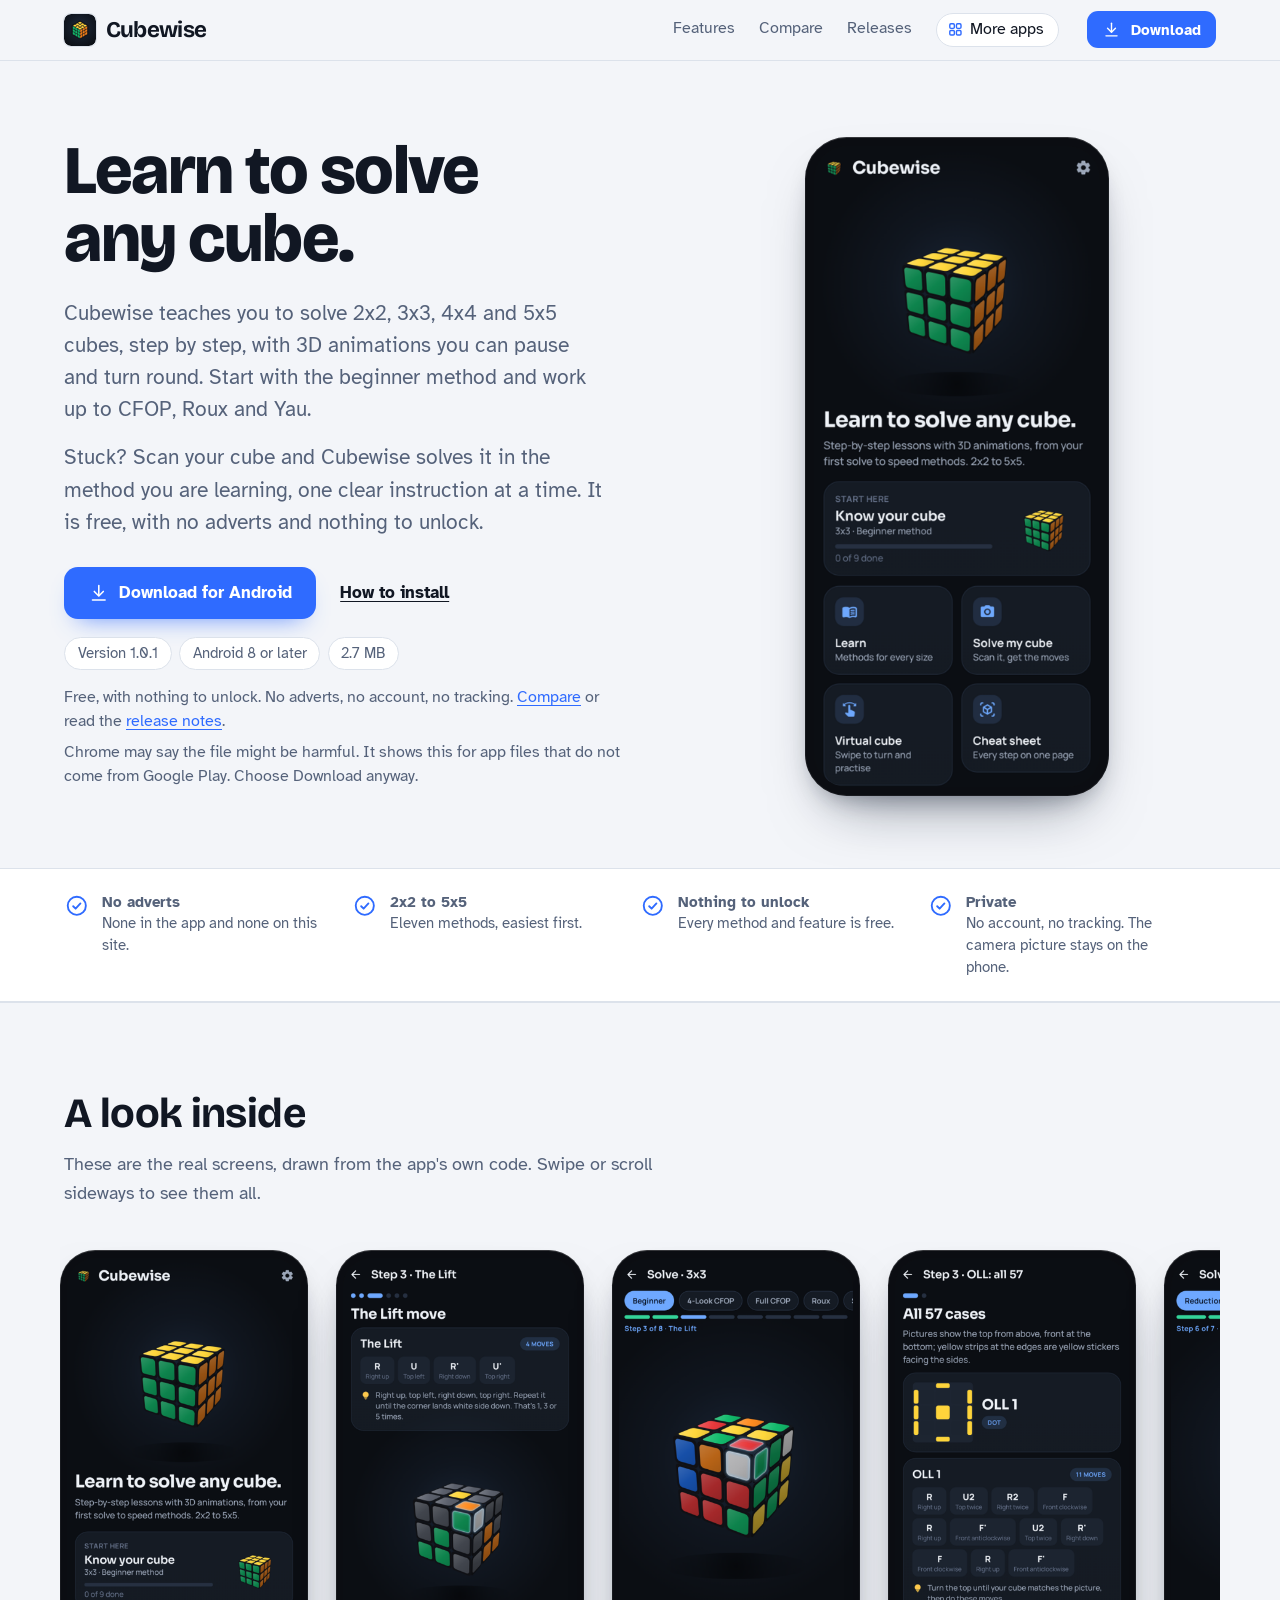
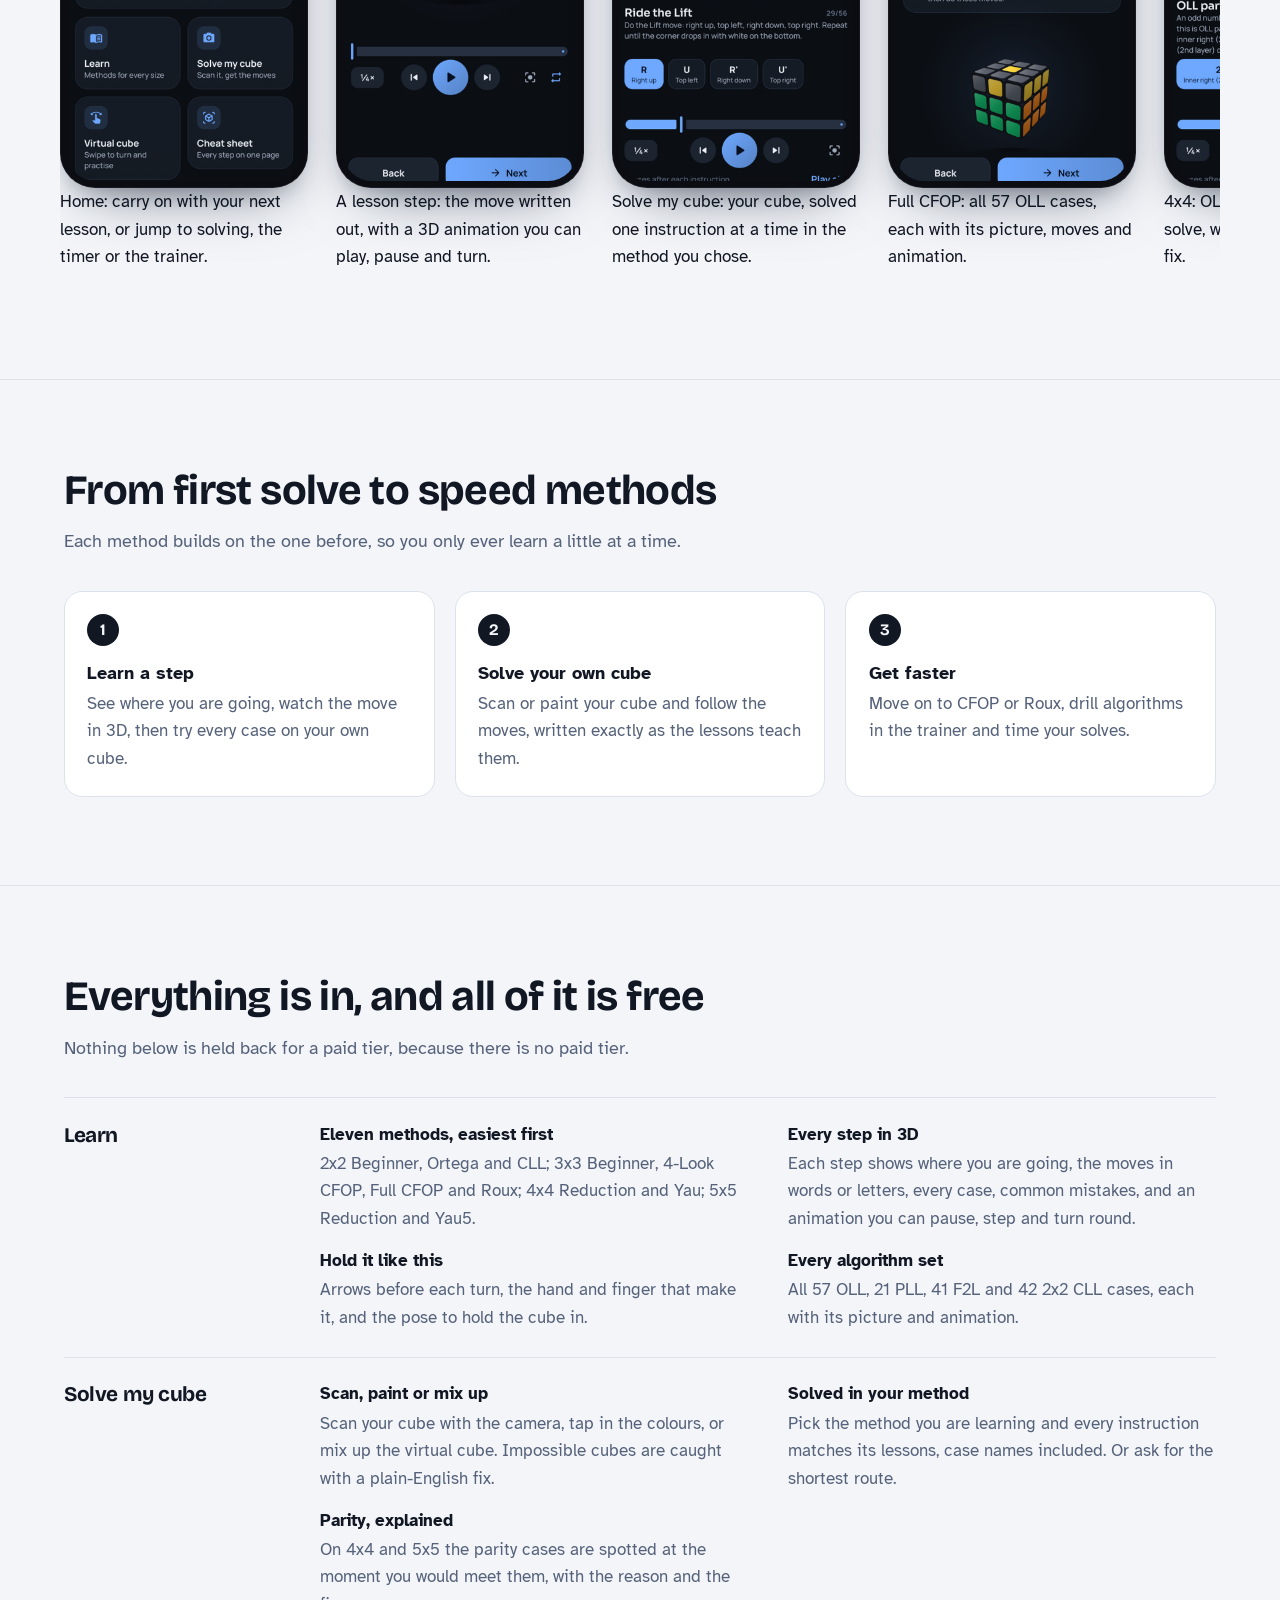
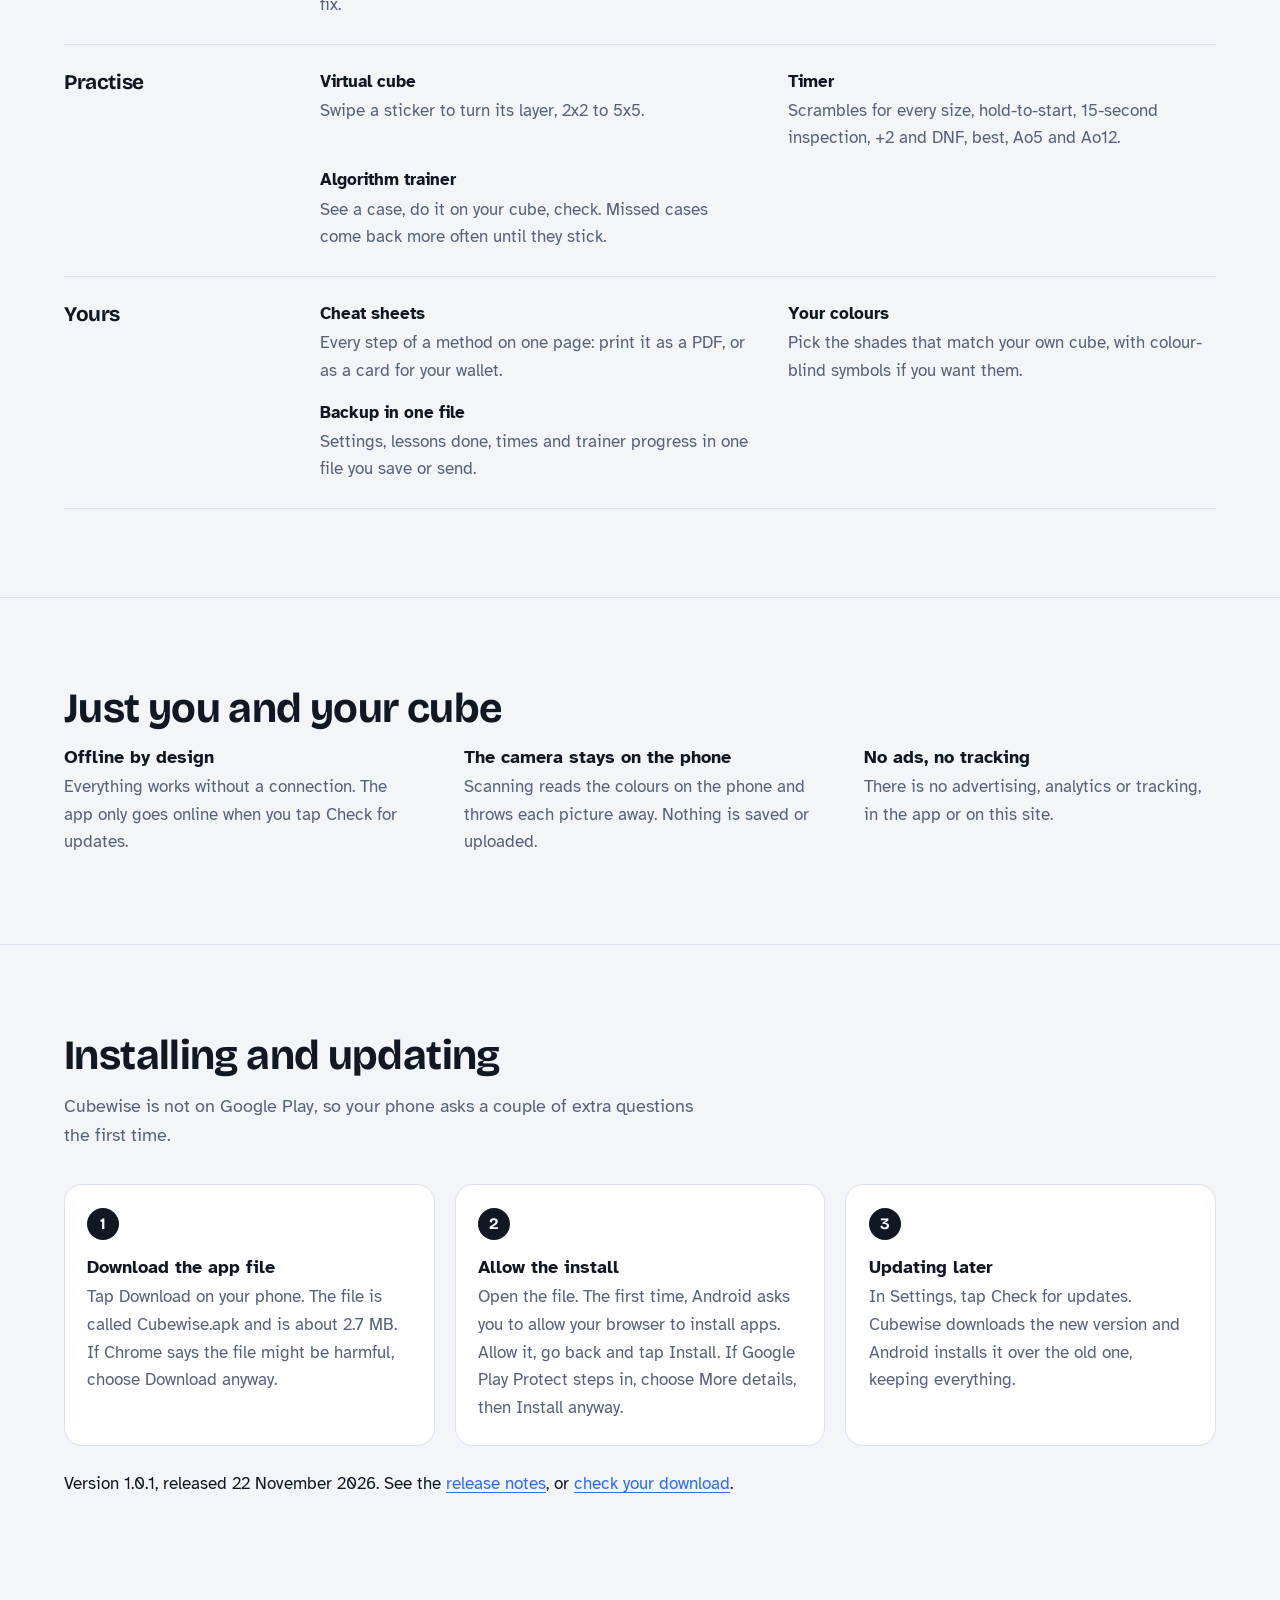
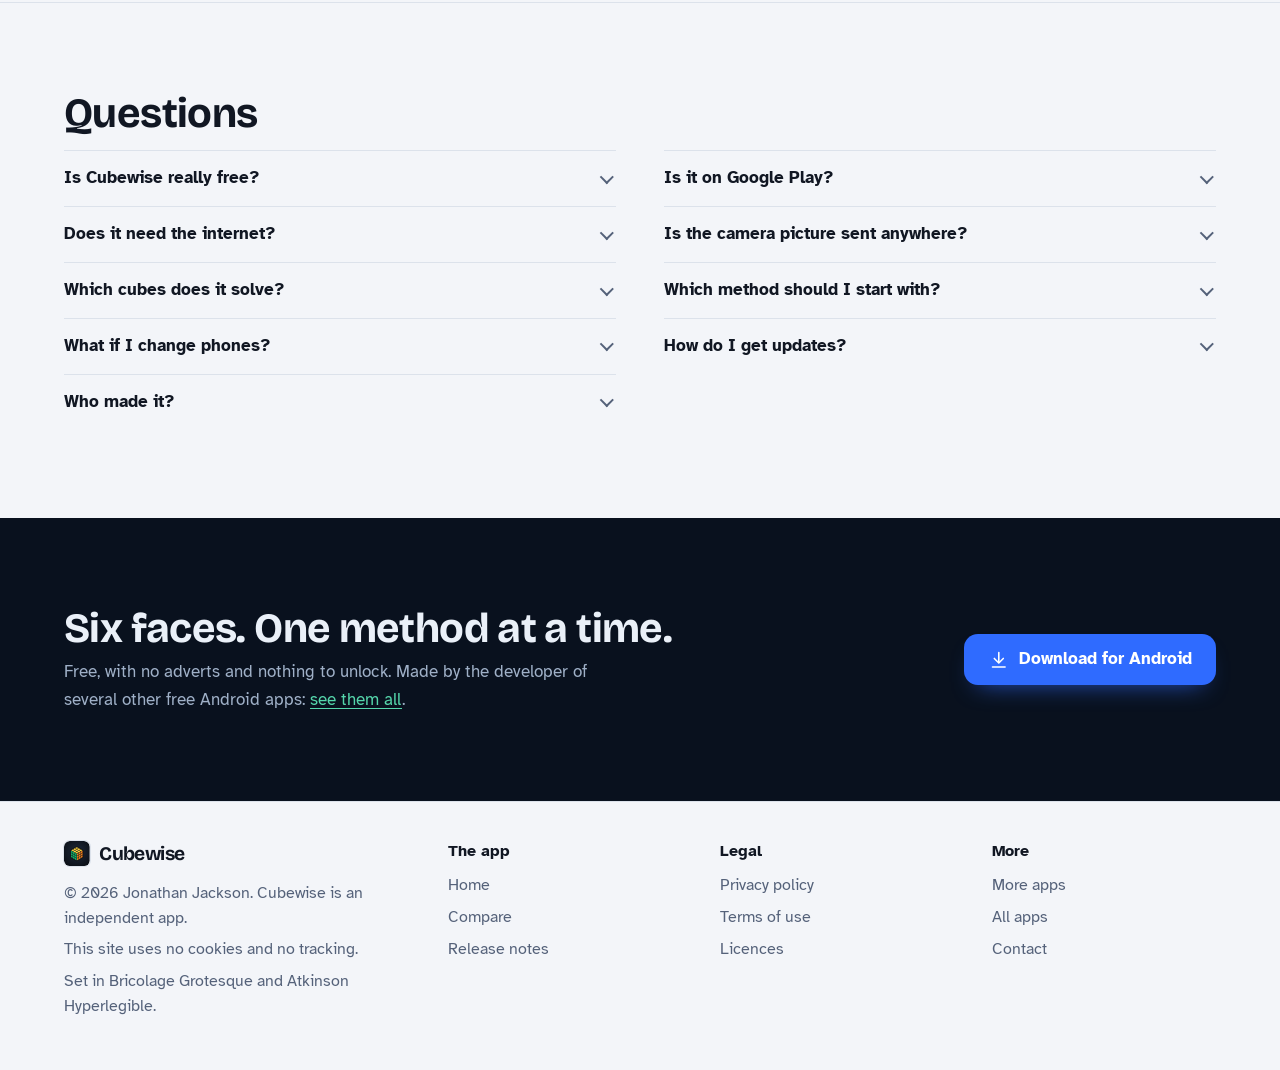
==== commit dec58d5a: "Cubewise 1.0.1" ====
--- a/index.html
+++ b/index.html
@@ -28,7 +28,7 @@
 <link rel="stylesheet" href="./assets/house.css?v=1">
 <link rel="stylesheet" href="./assets/apps-list.css?v=1">
 <script src="./assets/apps-list.js?v=1" defer></script>
-<script type="application/ld+json">{"@context": "https://schema.org", "@type": "SoftwareApplication", "name": "Cubewise", "url": "https://customgpter.github.io/cubewise/", "description": "Cubewise is a free Android app that teaches you to solve 2x2, 3x3, 4x4 and 5x5 cubes with 3D animated lessons, scans your real cube and solves it step by step in the method you are learning. No adverts, no account, no tracking.", "applicationCategory": "EducationalApplication", "operatingSystem": "Android 8 or later", "softwareVersion": "1.0.0", "downloadUrl": "https://github.com/CustomGPTer/cubewise/releases/latest/download/Cubewise.apk", "releaseNotes": "https://customgpter.github.io/cubewise/releases.html", "offers": {"@type": "Offer", "price": "0", "priceCurrency": "GBP"}, "inLanguage": "en-GB", "image": "https://customgpter.github.io/cubewise/assets/og.png", "featureList": ["Eleven methods, easiest first", "Every step in 3D", "Hold it like this", "Every algorithm set", "Scan, paint or mix up", "Solved in your method", "Parity, explained", "Virtual cube", "Timer", "Algorithm trainer", "Cheat sheets", "Your colours", "Backup in one file"], "author": {"@type": "Person", "name": "Jonathan Jackson"}}</script>
+<script type="application/ld+json">{"@context": "https://schema.org", "@type": "SoftwareApplication", "name": "Cubewise", "url": "https://customgpter.github.io/cubewise/", "description": "Cubewise is a free Android app that teaches you to solve 2x2, 3x3, 4x4 and 5x5 cubes with 3D animated lessons, scans your real cube and solves it step by step in the method you are learning. No adverts, no account, no tracking.", "applicationCategory": "EducationalApplication", "operatingSystem": "Android 8 or later", "softwareVersion": "1.0.1", "downloadUrl": "https://github.com/CustomGPTer/cubewise/releases/latest/download/Cubewise.apk", "releaseNotes": "https://customgpter.github.io/cubewise/releases.html", "offers": {"@type": "Offer", "price": "0", "priceCurrency": "GBP"}, "inLanguage": "en-GB", "image": "https://customgpter.github.io/cubewise/assets/og.png", "featureList": ["Eleven methods, easiest first", "Every step in 3D", "Hold it like this", "Every algorithm set", "Scan, paint or mix up", "Solved in your method", "Parity, explained", "Virtual cube", "Timer", "Algorithm trainer", "Cheat sheets", "Your colours", "Backup in one file"], "author": {"@type": "Person", "name": "Jonathan Jackson"}}</script>
 <script type="application/ld+json">{"@context": "https://schema.org", "@type": "FAQPage", "mainEntity": [{"@type": "Question", "name": "Is Cubewise really free?", "acceptedAnswer": {"@type": "Answer", "text": "Yes. There is no paid version, no subscription, no trial and no adverts, and nothing is locked. Every method, lesson and feature is in the free app."}}, {"@type": "Question", "name": "Is it on Google Play?", "acceptedAnswer": {"@type": "Answer", "text": "No. Cubewise is a personal project and is downloaded from this site as an Android app file. It needs Android 8 or later."}}, {"@type": "Question", "name": "Does it need the internet?", "acceptedAnswer": {"@type": "Answer", "text": "No. Lessons, solving, the timer and the trainer all work with no connection. The app goes online only when you tap Check for updates."}}, {"@type": "Question", "name": "Is the camera picture sent anywhere?", "acceptedAnswer": {"@type": "Answer", "text": "No. While you scan, each frame is read on the phone for the colours of the squares and then thrown away. Nothing is saved or uploaded."}}, {"@type": "Question", "name": "Which cubes does it solve?", "acceptedAnswer": {"@type": "Answer", "text": "Standard 2x2, 3x3, 4x4 and 5x5 cubes with the usual colours: white opposite yellow, green opposite blue, red opposite orange. You can pick shades that match your own cube."}}, {"@type": "Question", "name": "Which method should I start with?", "acceptedAnswer": {"@type": "Answer", "text": "The 3x3 Beginner method: eight short steps, each with its own story and only a handful of moves. Each method after it builds on the one before."}}, {"@type": "Question", "name": "What if I change phones?", "acceptedAnswer": {"@type": "Answer", "text": "In Settings, choose Make a backup and save the file somewhere you can reach from the new phone, such as Google Drive. Install Cubewise there and choose Restore."}}, {"@type": "Question", "name": "How do I get updates?", "acceptedAnswer": {"@type": "Answer", "text": "In Settings, tap Check for updates. If there is a new version, Cubewise downloads it and Android asks you to install it over the old one. Everything is kept."}}, {"@type": "Question", "name": "Who made it?", "acceptedAnswer": {"@type": "Answer", "text": "Cubewise is made by Jonathan Jackson, an independent developer in the United Kingdom."}}]}</script>
 </head>
 <body>
@@ -47,7 +47,7 @@
 <h1>Learn to solve any cube.</h1>
 <p class="lede">Cubewise teaches you to solve 2x2, 3x3, 4x4 and 5x5 cubes, step by step, with 3D animations you can pause and turn round. Start with the beginner method and work up to CFOP, Roux and Yau.</p><p class="lede">Stuck? Scan your cube and Cubewise solves it in the method you are learning, one clear instruction at a time. It is free, with no adverts and nothing to unlock.</p>
 <p class="get" id="download"><a class="button" href="https://github.com/CustomGPTer/cubewise/releases/latest/download/Cubewise.apk"><svg class="ico" viewBox="0 0 24 24" aria-hidden="true"><path d="M12 4v11"/><path d="M7 10.5l5 5 5-5"/><path d="M5 20h14"/></svg>Download for Android</a><a class="aside" href="#install">How to install</a></p>
-<ul class="pills"><li>Version 1.0.0</li><li>Android 8 or later</li><li>2.7 MB</li></ul>
+<ul class="pills"><li>Version 1.0.1</li><li>Android 8 or later</li><li>2.7 MB</li></ul>
 <p class="facts">Free, with nothing to unlock. No adverts, no account, no tracking. <a href="compare.html">Compare</a> or read the <a href="releases.html">release notes</a>.</p>
 <p class="facts">Chrome may say the file might be harmful. It shows this for app files that do not come from Google Play. Choose Download anyway.</p>
 </div>
@@ -95,7 +95,7 @@
 <h2 id="install-h">Installing and updating</h2>
 <p class="intro">Cubewise is not on Google Play, so your phone asks a couple of extra questions the first time.</p>
 <ol class="steps"><li><h3>Download the app file</h3><p>Tap Download on your phone. The file is called Cubewise.apk and is about 2.7 MB. If Chrome says the file might be harmful, choose Download anyway.</p></li><li><h3>Allow the install</h3><p>Open the file. The first time, Android asks you to allow your browser to install apps. Allow it, go back and tap Install. If Google Play Protect steps in, choose More details, then Install anyway.</p></li><li><h3>Updating later</h3><p>In Settings, tap Check for updates. Cubewise downloads the new version and Android installs it over the old one, keeping everything.</p></li></ol>
-<p class="after-table">Version 1.0.0, released 22 November 2026. See the <a href="releases.html">release notes</a>, or <a href="releases.html#checking">check your download</a>.</p>
+<p class="after-table">Version 1.0.1, released 22 November 2026. See the <a href="releases.html">release notes</a>, or <a href="releases.html#checking">check your download</a>.</p>
 </div>
 </section>
 
